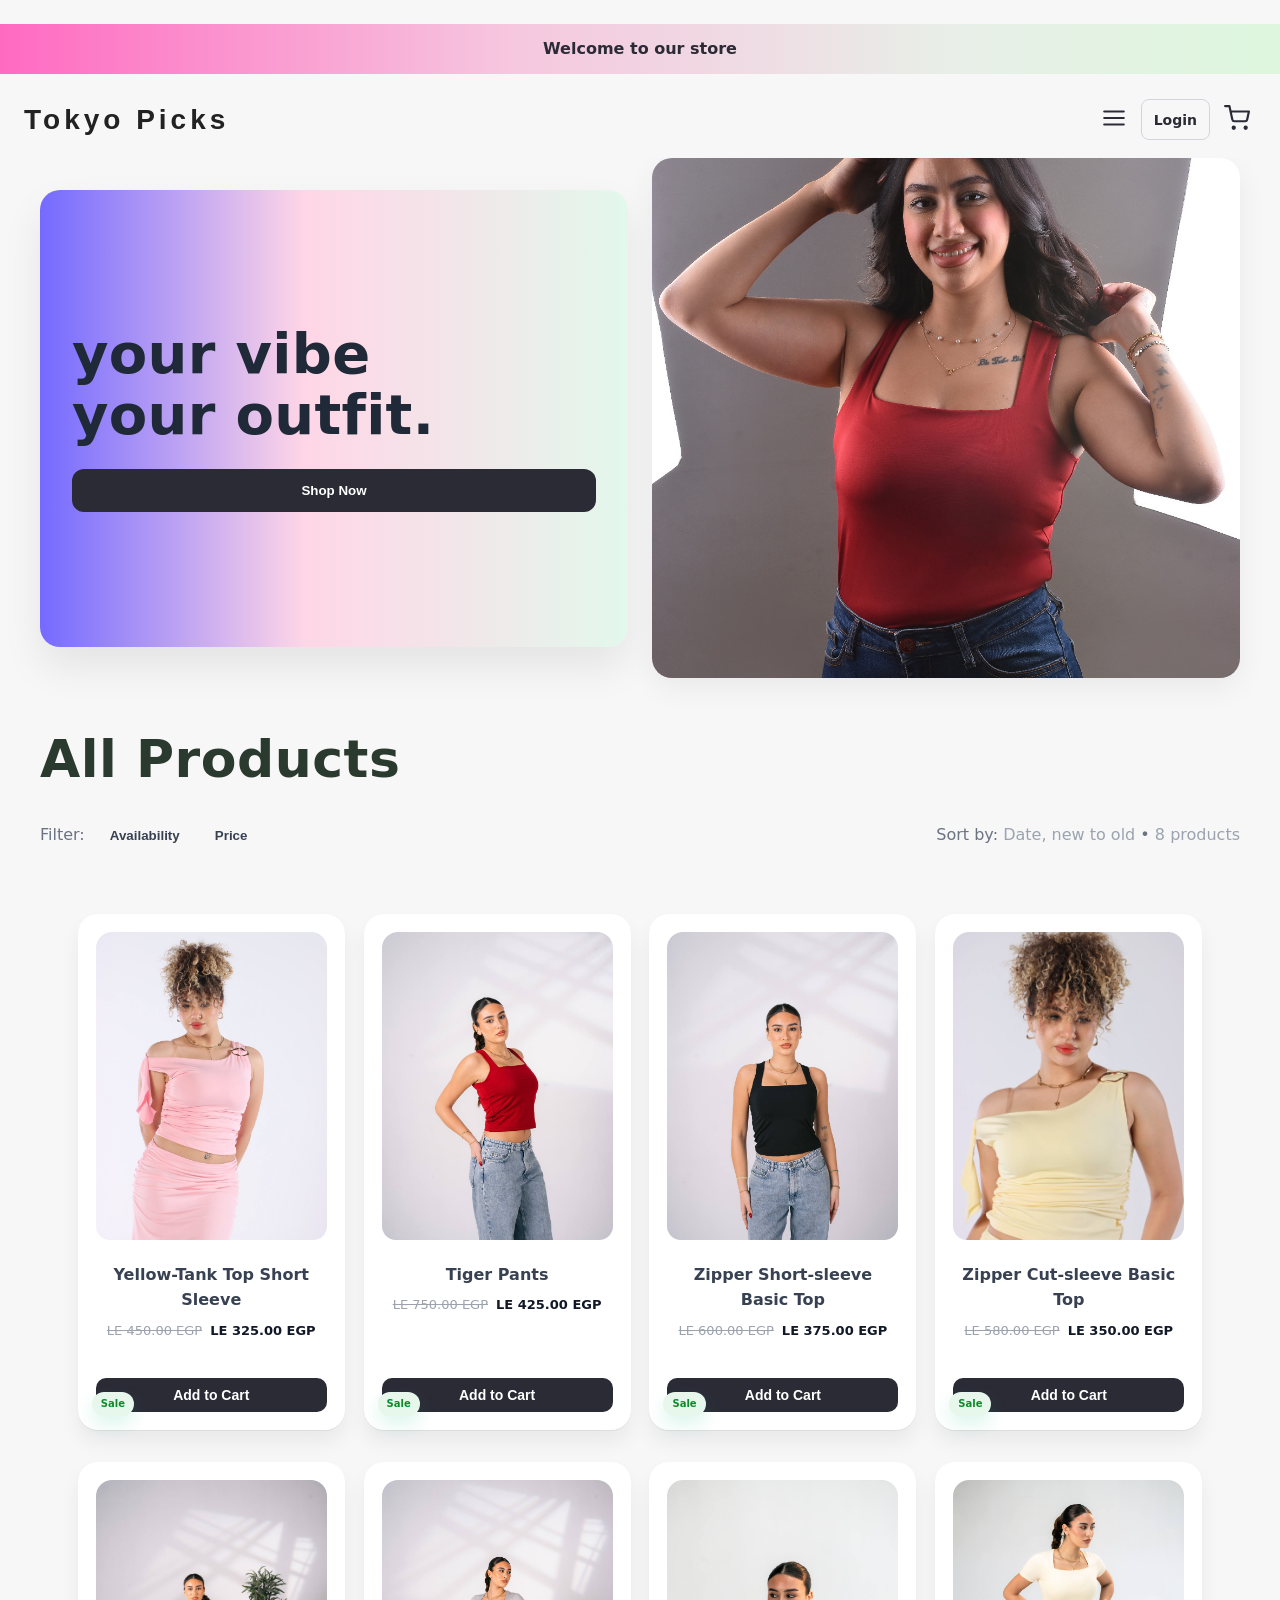
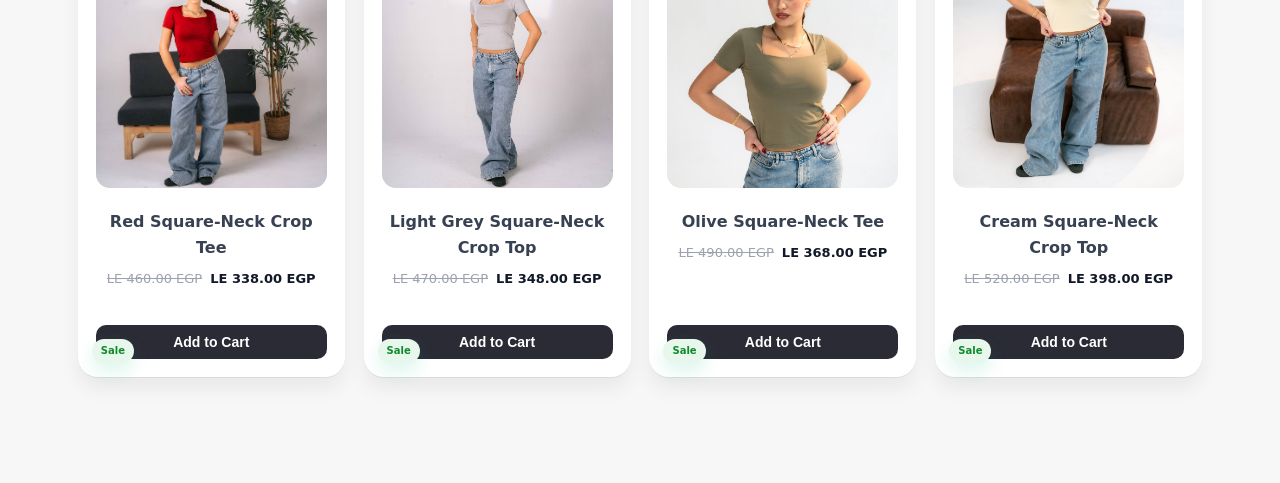
==== index.html @ 30a377d9 "Add files via upload" ====
<!DOCTYPE html>
<html lang="en">
<head>
  <meta charset="UTF-8">
  <meta name="viewport" content="width=device-width, initial-scale=1.0">
  <title>Tokyo's Web</title>
  <link rel="stylesheet" href="style.css">
  <base target="_blank">
</head>
<body>
  <div class="announcement" role="status"><span class="announcement-text">Welcome to our store</span></div>
  <header class="top-nav">
    <div class="logo">Tokyo Picks</div>
    <div class="nav-right">
      <div class="menu-container">
        <button class="icon-btn" id="menu-btn" aria-label="Menu" title="Menu">
          <svg width="26" height="26" viewBox="0 0 24 24" fill="none" stroke="currentColor" stroke-width="2" stroke-linecap="round" stroke-linejoin="round" aria-hidden="true">
            <line x1="3" y1="6" x2="21" y2="6"></line>
            <line x1="3" y1="12" x2="21" y2="12"></line>
            <line x1="3" y1="18" x2="21" y2="18"></line>
          </svg>
        </button>
        <div class="dropdown-menu" id="dropdown-menu">
          <a href="index.html" class="menu-item">Home</a>
          <a href="#" class="menu-item" id="products-menu-link">Products</a>
          <a href="#" class="menu-item">About</a>
          <a href="#" class="menu-item">Contact</a>
        </div>
      </div>
      <div class="menu-container" id="user-menu-container" style="display:none;">
        <button class="icon-btn" id="user-btn" aria-label="Account" title="Account">
          <svg width="26" height="26" viewBox="0 0 24 24" fill="none" stroke="currentColor" stroke-width="2" stroke-linecap="round" stroke-linejoin="round" aria-hidden="true">
            <path d="M20 21v-2a4 4 0 0 0-4-4H8a4 4 0 0 0-4 4v2"></path>
            <circle cx="12" cy="7" r="4"></circle>
          </svg>
        </button>
        <div class="dropdown-menu" id="user-dropdown-menu">
          <div class="menu-item" style="font-weight:700; color:#1f2937; cursor:default;" id="user-name-display">User</div>
          <a href="#" class="menu-item" id="logout-link">Logout</a>
        </div>
      </div>
      <a href="login.html" class="icon-btn" id="login-nav-btn" aria-label="Login" title="Login" style="text-decoration:none; font-weight:600; font-size:14px; padding:6px 12px;">
        Login
      </a>
      <button class="icon-btn cart-btn" id="cart-btn" aria-label="Cart" title="Cart">
        <svg width="26" height="26" viewBox="0 0 24 24" fill="none" stroke="currentColor" stroke-width="2" stroke-linecap="round" stroke-linejoin="round" aria-hidden="true">
          <circle cx="9" cy="21" r="1"></circle>
          <circle cx="20" cy="21" r="1"></circle>
          <path d="M1 1h4l2.68 12.39a2 2 0 0 0 2 1.61h9.72a2 2 0 0 0 2-1.61L23 6H6"></path>
        </svg>
        <span class="cart-count" id="cart-count" aria-hidden="true"></span>
      </button>
    </div>
  </header>
  <section class="hero">
    <div class="hero-left">
      <div class="hero-card">
        <h1>your vibe<br>your outfit.</h1>
        <button class="cta" id="shop-now">Shop Now</button>
      </div>
    </div>
    <div class="hero-right">
      <img src="WhatsApp Image 2026-05-04 at 12.07.17 PM.jpeg" alt="Hero" class="hero-image">
    </div>
  </section>
  <section id="products" class="products">
    <div class="products-header">
      <h2>All Products</h2>
      <div class="products-sub">
        <div class="left-sub">
          <span>Filter:</span>
          <button class="filter-btn" type="button" id="availability-btn">Availability</button>
          <button class="filter-btn" type="button" id="price-btn">Price</button>
        </div>
        <div class="right-sub">Sort by: <span class="muted">Date, new to old</span> • <span class="muted">8 products</span></div>
      </div>
      <div class="price-popover" id="price-popover" role="dialog" aria-hidden="true" aria-labelledby="price-title">
        <div class="price-popover-header">
          <div id="price-title">The highest price is LE 425.00</div>
          <button class="reset-btn" type="button" id="price-reset">Reset</button>
        </div>
        <div class="price-divider"></div>
        <form class="price-form" onsubmit="return false;">
          <label class="price-field">
            <span class="currency">EGP</span>
            <input type="number" min="0" step="10" placeholder="From" id="price-from">
          </label>
          <label class="price-field">
            <span class="currency">EGP</span>
            <input type="number" min="0" step="10" placeholder="To" id="price-to">
          </label>
        </form>
      </div>
    </div>
    <div class="products-grid">
      <article class="product-card" data-price="325">
        <span class="badge">Sale</span>
        <div class="media">
          <!-- Put your image URL in src below -->
          <img class="product-image" src="WhatsApp Image 2026-05-04 at 11.46.30 AM.jpeg" alt="Product">
          <div class="image-placeholder">Add image</div>
        </div>
        <h3 class="product-title">Yellow-Tank Top Short Sleeve</h3>
        <div class="price-row">
          <span class="price-old">LE 450.00 EGP</span>
          <span class="price">LE 325.00 EGP</span>
        </div>
        <button class="add-card-btn" type="button">Add to Cart</button>
      </article>
      <article class="product-card" data-price="425">
        <span class="badge">Sale</span>
        <div class="media">
          <!-- Put your image URL in src below -->
          <img class="product-image" src="WhatsApp Image 2026-05-04 at 11.45.41 AM.jpeg" alt="Product">
          <div class="image-placeholder">Add image</div>
        </div>
        <h3 class="product-title">Tiger Pants</h3>
        <div class="price-row">
          <span class="price-old">LE 750.00 EGP</span>
          <span class="price">LE 425.00 EGP</span>
        </div>
        <button class="add-card-btn" type="button">Add to Cart</button>
      </article>
      <article class="product-card" data-price="375">
        <span class="badge">Sale</span>
        <div class="media">
          <!-- Put your image URL in src below -->
          <img class="product-image" src="WhatsApp Image 2026-05-04 at 11.45.18 AM.jpeg" alt="Product">
          <div class="image-placeholder">Add image</div>
        </div>
        <h3 class="product-title">Zipper Short-sleeve Basic Top</h3>
        <div class="price-row">
          <span class="price-old">LE 600.00 EGP</span>
          <span class="price">LE 375.00 EGP</span>
        </div>
        <button class="add-card-btn" type="button">Add to Cart</button>
      </article>
      <article class="product-card" data-price="350">
        <span class="badge">Sale</span>
        <div class="media">
          <!-- Put your image URL in src below -->
          <img class="product-image" src="WhatsApp Image 2026-05-04 at 11.44.28 AM.jpeg" alt="Product">
          <div class="image-placeholder">Add image</div>
        </div>
        <h3 class="product-title">Zipper Cut-sleeve Basic Top</h3>
        <div class="price-row">
          <span class="price-old">LE 580.00 EGP</span>
          <span class="price">LE 350.00 EGP</span>
        </div>
        <button class="add-card-btn" type="button">Add to Cart</button>
      </article>
      <article class="product-card" data-price="338">
        <span class="badge">Sale</span>
        <div class="media">
          <img class="product-image" src="WhatsApp Image 2026-05-05 at 12.23.51 PM.jpeg" alt="Red square-neck crop tee">
          <div class="image-placeholder">Add image</div>
        </div>
        <h3 class="product-title">Red Square-Neck Crop Tee</h3>
        <div class="price-row">
          <span class="price-old">LE 460.00 EGP</span>
          <span class="price">LE 338.00 EGP</span>
        </div>
        <button class="add-card-btn" type="button">Add to Cart</button>
      </article>
      <article class="product-card" data-price="348">
        <span class="badge">Sale</span>
        <div class="media">
          <img class="product-image" src="WhatsApp Image 2026-05-05 at 12.23.50 PM.jpeg" alt="Light grey square-neck crop top">
          <div class="image-placeholder">Add image</div>
        </div>
        <h3 class="product-title">Light Grey Square-Neck Crop Top</h3>
        <div class="price-row">
          <span class="price-old">LE 470.00 EGP</span>
          <span class="price">LE 348.00 EGP</span>
        </div>
        <button class="add-card-btn" type="button">Add to Cart</button>
      </article>
      <article class="product-card" data-price="368">
        <span class="badge">Sale</span>
        <div class="media">
          <img class="product-image" src="WhatsApp Image 2026-05-05 at 12.23.38 PM.jpeg" alt="Olive square-neck tee">
          <div class="image-placeholder">Add image</div>
        </div>
        <h3 class="product-title">Olive Square-Neck Tee</h3>
        <div class="price-row">
          <span class="price-old">LE 490.00 EGP</span>
          <span class="price">LE 368.00 EGP</span>
        </div>
        <button class="add-card-btn" type="button">Add to Cart</button>
      </article>
      <article class="product-card" data-price="398">
        <span class="badge">Sale</span>
        <div class="media">
          <img class="product-image" src="WhatsApp Image 2026-05-05 at 12.23.51 P.jpeg" alt="Cream square-neck crop top">
          <div class="image-placeholder">Add image</div>
        </div>
        <h3 class="product-title">Cream Square-Neck Crop Top</h3>
        <div class="price-row">
          <span class="price-old">LE 520.00 EGP</span>
          <span class="price">LE 398.00 EGP</span>
        </div>
        <button class="add-card-btn" type="button">Add to Cart</button>
      </article>
    </div>
  </section>
  <div class="cart-popover" id="cart-popover" aria-hidden="true">
    <div class="cart-popover-header">
      <h3>Your Cart</h3>
      <button type="button" class="cart-close" id="cart-close" aria-label="Close cart">&times;</button>
    </div>
    <div id="cart-items" class="cart-items">
      <p class="empty-cart-text">Your cart is empty.</p>
    </div>
  </div>
  <div class="cart-toast" id="cart-toast" aria-hidden="true">
    <img id="cart-toast-image" src="" alt="Added product">
    <div class="cart-toast-info">
      <p class="cart-toast-label">Added to cart</p>
      <p class="cart-toast-title" id="cart-toast-title"></p>
      <p class="cart-toast-price" id="cart-toast-price"></p>
    </div>
  </div>
  <!-- Product Detail Modal -->
  <div class="modal-overlay" id="product-modal" aria-hidden="true">
    <div class="modal-content">
      <button class="modal-close" aria-label="Close modal">&times;</button>
      <div class="modal-image-container">
        <img class="modal-product-image" src="" alt="Product detail">
      </div>
      <div class="modal-actions">
        <button class="add-to-cart-btn">Add to Cart</button>
      </div>
    </div>
  </div>
  <script>
    (function() {
      const messages = [
        'Welcome to our store',
        '25% off summer Discount ',
      ];
      const el = document.querySelector('.announcement-text');
      let index = 0;

      function rotateMessage() {
        el.classList.remove('slide-in');
        el.classList.add('slide-out');
        setTimeout(() => {
          index = (index + 1) % messages.length;
          el.textContent = messages[index];
          el.classList.remove('slide-out');
          el.classList.add('slide-in');
        }, 300);
      }

      setInterval(rotateMessage, 3000);
      
      // Menu dropdown functionality
      const menuBtn = document.getElementById('menu-btn');
      const dropdownMenu = document.getElementById('dropdown-menu');
      
      if (menuBtn && dropdownMenu) {
        menuBtn.addEventListener('click', (e) => {
          e.stopPropagation();
          dropdownMenu.classList.toggle('active');
        });
        
        // Close menu when clicking outside
        document.addEventListener('click', (e) => {
          if (!dropdownMenu.contains(e.target) && !menuBtn.contains(e.target)) {
            dropdownMenu.classList.remove('active');
          }
        });
        
        // Close menu when pressing Escape key
        document.addEventListener('keydown', (e) => {
          if (e.key === 'Escape') {
            dropdownMenu.classList.remove('active');
          }
        });
        
        // Products menu link scroll to products section
        const productsMenuLink = document.getElementById('products-menu-link');
        if (productsMenuLink) {
          productsMenuLink.addEventListener('click', (e) => {
            e.preventDefault();
            const productsSection = document.getElementById('products');
            if (productsSection) {
              productsSection.scrollIntoView({ behavior: 'smooth', block: 'start' });
              dropdownMenu.classList.remove('active'); // Close menu after clicking
            }
          });
        }
      }
      
      // Smooth scroll to products on CTA
      const cta = document.getElementById('shop-now');
      const products = document.getElementById('products');
      if (cta && products) {
        cta.addEventListener('click', () => {
          products.scrollIntoView({ behavior: 'smooth', block: 'start' });
        });
      }

      // Price popover toggle and placement
      const priceBtn = document.getElementById('price-btn');
      const popover = document.getElementById('price-popover');
      function closePopoverOnOutsideClick(e) {
        if (!popover.contains(e.target) && e.target !== priceBtn) {
          popover.setAttribute('aria-hidden', 'true');
          document.removeEventListener('click', closePopoverOnOutsideClick);
        }
      }
      if (priceBtn && popover) {
        priceBtn.addEventListener('click', (e) => {
          const rect = priceBtn.getBoundingClientRect();
          const scrollLeft = window.pageXOffset || document.documentElement.scrollLeft;
          const scrollTop = window.pageYOffset || document.documentElement.scrollTop;
          popover.style.left = rect.left + scrollLeft + 'px';
          popover.style.top = rect.bottom + scrollTop + 'px';
          const hidden = popover.getAttribute('aria-hidden') !== 'false';
          popover.setAttribute('aria-hidden', hidden ? 'false' : 'true');
          if (hidden) {
            setTimeout(() => document.addEventListener('click', closePopoverOnOutsideClick), 0);
          }
        });
      }

      const reset = document.getElementById('price-reset');
      if (reset) {
        reset.addEventListener('click', () => {
          const from = document.getElementById('price-from');
          const to = document.getElementById('price-to');
          if (from) from.value = '';
          if (to) to.value = '';
          // show all products after reset
          document.querySelectorAll('.product-card').forEach(card => {
            card.style.display = '';
          });
        });
      }

      // Filter logic
      function applyPriceFilter() {
        const fromVal = parseFloat(document.getElementById('price-from')?.value || '');
        const toVal = parseFloat(document.getElementById('price-to')?.value || '');
        const hasFrom = !Number.isNaN(fromVal);
        const hasTo = !Number.isNaN(toVal);
        document.querySelectorAll('.product-card').forEach(card => {
          const price = parseFloat(card.getAttribute('data-price') || '0');
          let show = true;
          if (hasFrom && price < fromVal) show = false;
          if (hasTo && price > toVal) show = false;
          card.style.display = show ? '' : 'none';
        });
      }
      const fromInput = document.getElementById('price-from');
      const toInput = document.getElementById('price-to');
      if (fromInput) fromInput.addEventListener('input', applyPriceFilter);
      if (toInput) toInput.addEventListener('input', applyPriceFilter);

      // Product modal functionality
      const modal = document.getElementById('product-modal');
      const modalImage = document.querySelector('.modal-product-image');
      const closeBtn = document.querySelector('.modal-close');
      
      // Open product detail page when clicking on product image
      document.querySelectorAll('.product-image').forEach(img => {
        img.addEventListener('click', (e) => {
          e.preventDefault();
          e.stopPropagation();
          
          const card = img.closest('.product-card');
          const productTitle = card.querySelector('.product-title').textContent;
          const oldPrice = card.querySelector('.price-old').textContent;
          const currentPrice = card.querySelector('.price').textContent;
          
          if (img.src) {
            const params = new URLSearchParams({
              image: img.src,
              title: productTitle,
              oldPrice: oldPrice,
              currentPrice: currentPrice
            });
            window.location.href = `product-detail.html?${params.toString()}`;
          }
        });
      });
      
      // Close modal
      function closeModal() {
        modal.setAttribute('aria-hidden', 'true');
        document.body.style.overflow = '';
      }
      
      if (closeBtn) closeBtn.addEventListener('click', closeModal);
      if (modal) modal.addEventListener('click', (e) => {
        if (e.target === modal) closeModal();
      });
      
      // Add to cart functionality
      const addToCartBtn = document.querySelector('.add-to-cart-btn');
      if (addToCartBtn) {
        addToCartBtn.addEventListener('click', () => {
          alert('Added to cart!');
          closeModal();
        });
      }

      const cartBtn = document.getElementById('cart-btn');
      const cartCount = document.getElementById('cart-count');
      const cartPopover = document.getElementById('cart-popover');
      const cartClose = document.getElementById('cart-close');
      const cartItemsContainer = document.getElementById('cart-items');
      const cartToast = document.getElementById('cart-toast');
      const cartToastImage = document.getElementById('cart-toast-image');
      const cartToastTitle = document.getElementById('cart-toast-title');
      const cartToastPrice = document.getElementById('cart-toast-price');
      let cartToastTimer;
      const cartItems = (() => {
        try {
          const saved = localStorage.getItem('tokyo_cart_items');
          return saved ? JSON.parse(saved) : [];
        } catch (error) {
          return [];
        }
      })();

      function renderCart() {
        const totalItems = cartItems.reduce((sum, item) => sum + item.quantity, 0);
        cartCount.classList.toggle('show', totalItems > 0);

        if (!cartItems.length) {
          cartItemsContainer.innerHTML = '<p class="empty-cart-text">Your cart is empty.</p>';
          return;
        }

        cartItemsContainer.innerHTML = cartItems.map(item => `
          <div class="cart-item">
            <img src="${item.image}" alt="${item.title}">
            <div class="cart-item-info">
              <p class="cart-item-title">${item.title}</p>
              <p class="cart-item-price">${item.price}</p>
              <p class="cart-item-qty">Qty: ${item.quantity}</p>
            </div>
          </div>
        `).join('');
      }

      function addToCart(item) {
        const existing = cartItems.find(cartItem => cartItem.title === item.title);
        if (existing) {
          existing.quantity += 1;
        } else {
          cartItems.push({ ...item, quantity: 1 });
        }
        localStorage.setItem('tokyo_cart_items', JSON.stringify(cartItems));
        renderCart();
        showCartToast(item);
      }

      function showCartToast(item) {
        if (!cartToast || !cartToastImage || !cartToastTitle || !cartToastPrice) return;
        cartToastImage.src = item.image || '';
        cartToastTitle.textContent = item.title || 'Product';
        cartToastPrice.textContent = item.price || '';
        cartToast.setAttribute('aria-hidden', 'false');
        clearTimeout(cartToastTimer);
        cartToastTimer = setTimeout(() => {
          cartToast.setAttribute('aria-hidden', 'true');
        }, 2200);
      }

      document.addEventListener('click', (e) => {
        const addBtn = e.target.closest('.add-card-btn');
        if (!addBtn) return;
        const card = addBtn.closest('.product-card');
        if (!card) return;
        const item = {
          title: card.querySelector('.product-title')?.textContent?.trim() || 'Product',
          price: card.querySelector('.price')?.textContent?.trim() || '',
          image: card.querySelector('.product-image')?.getAttribute('src') || ''
        };
        addToCart(item);
      });

      function closeCartPopover() {
        if (cartPopover) cartPopover.setAttribute('aria-hidden', 'true');
      }

      if (cartBtn) {
        cartBtn.addEventListener('click', (e) => {
          e.stopPropagation();
          window.location.href = 'checkout.html';
        });
      }

      if (cartClose) {
        cartClose.addEventListener('click', closeCartPopover);
      }

      document.addEventListener('click', (e) => {
        if (!cartPopover || !cartBtn) return;
        if (!cartPopover.contains(e.target) && !cartBtn.contains(e.target)) {
          closeCartPopover();
        }
      });

      renderCart();

      const params = new URLSearchParams(window.location.search);
      if (params.get('openCart') === '1' && cartPopover) {
        cartPopover.setAttribute('aria-hidden', 'false');
      }
    })();
  


    // Mobile: Split products into 2 independent scrolling rows
    (function() {
      let isSetup = false;
      let lastWidth = window.innerWidth;

      function setupMobileRows() {
        // Don't re-setup if already done
        if (isSetup) return;

        const grid = document.querySelector('.products-grid');
        if (!grid) return;

        const cards = Array.from(grid.querySelectorAll('.product-card'));
        if (cards.length === 0) return;

        // Split into 2 rows
        const mid = Math.ceil(cards.length / 2);
        const row1 = cards.slice(0, mid);
        const row2 = cards.slice(mid);

        // Create row 1 container
        const row1Container = document.createElement('div');
        row1Container.className = 'mobile-row mobile-row-1';
        row1Container.setAttribute('aria-label', 'Product row 1');
        row1.forEach(card => row1Container.appendChild(card));

        // Create row 2 container
        const row2Container = document.createElement('div');
        row2Container.className = 'mobile-row mobile-row-2';
        row2Container.setAttribute('aria-label', 'Product row 2');
        row2.forEach(card => row2Container.appendChild(card));

        // Insert after the grid
        grid.parentNode.insertBefore(row1Container, grid.nextSibling);
        row1Container.parentNode.insertBefore(row2Container, row1Container.nextSibling);

        isSetup = true;
      }

      function cleanupMobileRows() {
        document.querySelectorAll('.mobile-row').forEach(el => el.remove());
        isSetup = false;
      }

      // Check if mobile
      function isMobile() {
        return window.innerWidth <= 768;
      }

      // Setup on load
      window.addEventListener('load', () => {
        if (isMobile()) {
          setupMobileRows();
        }
      });

      // Only handle resize when crossing the breakpoint
      window.addEventListener('resize', () => {
        const currentWidth = window.innerWidth;
        const wasMobile = lastWidth <= 768;
        const nowMobile = currentWidth <= 768;

        // Only act if crossing the breakpoint
        if (wasMobile !== nowMobile) {
          if (nowMobile) {
            setupMobileRows();
          } else {
            cleanupMobileRows();
          }
        }

        lastWidth = currentWidth;
      });
    })();



    // Auth system
    (function() {
      function getCurrentUser() {
        try {
          const saved = localStorage.getItem('tokyo_current_user');
          return saved ? JSON.parse(saved) : null;
        } catch (e) { return null; }
      }

      function updateNavAuth() {
        const user = getCurrentUser();
        const userMenu = document.getElementById('user-menu-container');
        const loginBtn = document.getElementById('login-nav-btn');
        const userNameDisplay = document.getElementById('user-name-display');

        if (user) {
          if (userMenu) userMenu.style.display = 'inline-block';
          if (loginBtn) loginBtn.style.display = 'none';
          if (userNameDisplay) userNameDisplay.textContent = user.name || user.email;
        } else {
          if (userMenu) userMenu.style.display = 'none';
          if (loginBtn) loginBtn.style.display = 'inline-flex';
        }
      }

      // User dropdown toggle
      const userBtn = document.getElementById('user-btn');
      const userDropdown = document.getElementById('user-dropdown-menu');
      if (userBtn && userDropdown) {
        userBtn.addEventListener('click', (e) => {
          e.stopPropagation();
          userDropdown.classList.toggle('active');
        });
        document.addEventListener('click', (e) => {
          if (!userDropdown.contains(e.target) && !userBtn.contains(e.target)) {
            userDropdown.classList.remove('active');
          }
        });
      }

      // Logout
      const logoutLink = document.getElementById('logout-link');
      if (logoutLink) {
        logoutLink.addEventListener('click', (e) => {
          e.preventDefault();
          const user = getCurrentUser();
          if (user) {
            // Save current cart to user's cart
            const currentCart = localStorage.getItem('tokyo_cart_items') || '[]';
            localStorage.setItem('tokyo_cart_' + user.email, currentCart);
          }
          localStorage.removeItem('tokyo_current_user');
          localStorage.removeItem('tokyo_cart_items');
          window.location.reload();
        });
      }

      // Save cart changes to user's account
      function saveCartToUser() {
        const user = getCurrentUser();
        if (user) {
          const cart = localStorage.getItem('tokyo_cart_items') || '[]';
          localStorage.setItem('tokyo_cart_' + user.email, cart);
        }
      }

      // Hook into cart save operations
      const originalSetItem = localStorage.setItem;
      localStorage.setItem = function(key, value) {
        originalSetItem.call(this, key, value);
        if (key === 'tokyo_cart_items') {
          saveCartToUser();
        }
      };

      updateNavAuth();
    })();
</script>
</body>
</html>
---- style.css ----
body {
  font-family: system-ui, -apple-system, Segoe UI, Roboto, Helvetica, Arial, sans-serif;
  margin: 0;
  padding: var(--page-padding);
  line-height: 1.6;
  color: #222;
  background: #f7f7f8;
}
:root {
  --hero-height: 520px;
  --page-padding: 24px;
  --announcement-height: 48px;
}

/* Announcement bar */
.announcement {
  /* full-bleed bar across the viewport */
  width: calc(100% + (var(--page-padding) * 2));
  margin-left: calc(-1 * var(--page-padding));
  margin-right: calc(-1 * var(--page-padding));
  background: linear-gradient(90deg, #ff6ac1 0%, #f6c7df 40%, #e8efe8 75%, #ddf6dd 100%);
  color: #2b2b36;
  text-align: center;
  font-weight: 700;
  padding: 12px 16px;
  border-radius: 0;
  margin-bottom: 16px;
  position: sticky;
  top: 0;
  z-index: 1200;
  min-height: var(--announcement-height);
  box-sizing: border-box;
}

/* Top navigation under the announcement */
.top-nav {
  display: flex;
  align-items: center;
  justify-content: space-between; /* logo left, icons right */
  padding: 8px 0 16px 0;
  position: sticky;
  top: var(--announcement-height);
  z-index: 1199;
  background: rgba(247, 247, 248, 0.95);
  backdrop-filter: blur(8px);
}

.logo {
  font-family: 'Trebuchet MS', Arial, sans-serif;
  font-weight: 900;
  font-size: 28px;
  letter-spacing: 4px;
}

.nav-right {
  display: inline-flex;
  gap: 8px;
}

.nav-right { justify-self: end; }

.icon-btn {
  border: 0;
  padding: 6px;
  background: transparent;
  color: #2b2b36;
  cursor: pointer;
  border-radius: 8px;
}

.icon-btn:hover {
  background: rgba(0,0,0,0.06);
}

.cart-btn {
  position: relative;
}

.cart-count {
  position: absolute;
  top: 2px;
  right: 2px;
  width: 10px;
  height: 10px;
  border-radius: 999px;
  background: #ef4444;
  display: none;
  border: 2px solid #fff;
  box-shadow: 0 0 0 1px rgba(0, 0, 0, 0.08);
}

.cart-count.show {
  display: block;
}

/* Dropdown Menu */
.menu-container {
  position: relative;
  display: inline-block;
}

.dropdown-menu {
  position: absolute;
  top: 100%;
  right: 0;
  background: white;
  border-radius: 12px;
  box-shadow: 0 8px 30px rgba(0, 0, 0, 0.12);
  padding: 8px 0;
  min-width: 180px;
  opacity: 0;
  visibility: hidden;
  transform: translateY(-10px);
  transition: all 0.3s ease;
  z-index: 1000;
  border: 1px solid #e5e7eb;
}

.dropdown-menu.active {
  opacity: 1;
  visibility: visible;
  transform: translateY(0);
}

.menu-item {
  display: block;
  padding: 12px 20px;
  color: #374151;
  text-decoration: none;
  font-weight: 500;
  transition: all 0.2s ease;
  border-bottom: 1px solid #f3f4f6;
}

.menu-item:last-child {
  border-bottom: none;
}

.menu-item:hover {
  background: #f9fafb;
  color: #1f2937;
  padding-left: 24px;
}

.announcement-text {
  display: inline-block;
  transition: transform 0.3s ease, opacity 0.3s ease;
}

.slide-out {
  transform: translateY(-8px);
  opacity: 0;
}

.slide-in {
  transform: translateY(8px);
  opacity: 0;
  animation: slideIn 0.3s forwards ease;
}

@keyframes slideIn {
  to {
    transform: translateY(0);
    opacity: 1;
  }
}

/* Products section */
.products {
  max-width: 1200px;
  margin: 40px auto 80px auto;
}

.products-header h2 {
  font-size: 52px;
  color: #2b3a2e;
  margin: 8px 0 20px 0;
  letter-spacing: 0.5px;
}

.products-sub {
  display: flex;
  justify-content: space-between;
  align-items: center;
  color: #6b7280;
  font-weight: 500;
  margin-bottom: 28px;
}

.filter-btn {
  appearance: none;
  border: 0;
  background: transparent;
  color: #374151;
  font-weight: 600;
  margin-left: 10px;
  padding: 6px 10px;
  border-radius: 10px;
}
.filter-btn:hover { background: rgba(0,0,0,0.05); }

.price-popover {
  position: absolute;
  z-index: 50;
  background: #fff;
  border-radius: 18px;
  box-shadow: 0 8px 30px rgba(0,0,0,0.12);
  padding: 16px;
  width: 440px;
  transform: translateY(6px);
  display: none;
}

.price-popover[aria-hidden="false"] { display: block; }

.price-popover-header {
  display: flex;
  justify-content: space-between;
  align-items: center;
  padding-bottom: 12px;
}

.reset-btn {
  appearance: none;
  border: 0;
  background: transparent;
  color: #374151;
  font-weight: 700;
  text-decoration: underline;
  cursor: pointer;
}

.price-divider {
  height: 1px;
  background: #e5e7eb;
}

.price-form {
  display: grid;
  grid-template-columns: 1fr 1fr;
  gap: 16px;
  margin-top: 16px;
}

.price-field {
  position: relative;
  display: flex;
  align-items: center;
}

.price-field input {
  width: 100%;
  padding: 14px 16px 14px 44px;
  border: 1px solid #d1d5db;
  border-radius: 14px;
  background: #fafafa;
  font-size: 16px;
}

.price-field .currency {
  position: absolute;
  left: 14px;
  color: #6b7280;
}

.muted { color: #9aa3af; }

.products-grid {
  display: grid;
  grid-template-columns: repeat(4, 1fr);
  column-gap: 0.5cm;
  row-gap: 1.8cm;
  padding: 1cm;
}

.product-card {
  background: #fff;
  border-radius: 20px;
  border: 0;
  box-shadow: 0 1px 0 rgba(0,0,0,0.06), 0 12px 20px rgba(0,0,0,0.06);
  padding: 18px;
  position: relative;
  display: flex;
  flex-direction: column;
  height: 100%;
  align-items: stretch;
}

.product-card .media {
  flex-shrink: 0;
}

.product-title {
  margin: 14px 6px 8px 6px;
  font-size: 16px;
  font-weight: 600;
  color: #374151;
  text-align: center;
}

.price-row {
  display: flex;
  gap: 12px;
  justify-content: center;
  align-items: center;
  margin-bottom: 0;
}

.price-old {
  color: #9ca3af;
  text-decoration: line-through;
}

.price {
  color: #111827;
  font-weight: 700;
}

.add-card-btn {
  width: 100%;
  margin-top: auto;
  margin-left: 0;
  margin-right: 0;
  margin-bottom: 0;
  border: 0;
  border-radius: 10px;
  background: #2b2b36;
  color: #fff;
  padding: 10px 12px;
  font-weight: 600;
  cursor: pointer;
}

.add-card-btn:hover {
  background: #1f1f2a;
}

.product-card img {
  width: 100%;
  aspect-ratio: 3 / 4;
  object-fit: cover;
  border-radius: 14px;
  cursor: pointer;
  transition: transform 0.2s ease, box-shadow 0.2s ease;
}

.product-card img:hover {
  transform: scale(1.05);
  box-shadow: 0 8px 25px rgba(0, 0, 0, 0.15);
}

.media {
  position: relative;
  overflow: hidden;
  border-radius: 16px;
}

.image-placeholder {
  position: absolute;
  inset: 0;
  display: grid;
  place-items: center;
  background: #f6f7f9;
  border: 1px dashed #d7dce2;
  color: #9aa3af;
  font-weight: 600;
  border-radius: 14px;
}

.product-image[src=""] + .image-placeholder,
.product-image:not([src]),
.product-image[src=" "] + .image-placeholder { display: grid; }

.product-image[src]:not([src=""]) + .image-placeholder { display: none; }

.badge {
  position: absolute;
  bottom: 22px;
  left: 22px;
  background: #e8f7ec;
  color: #0f8a2b;
  padding: 6px 12px;
  border-radius: 999px;
  font-weight: 700;
  font-size: 12px;
  box-shadow: 0 8px 18px rgba(16, 185, 129, 0.15);
}

@media (max-width: 1024px) {
  .products-grid { 
    grid-template-columns: repeat(4, 1fr); 
    column-gap: 0.4cm;
    row-gap: 1.5cm;
    padding: 0.8cm;
  }
}
@media (max-width: 768px) {
  :root {
    --page-padding: 16px;
    --hero-height: auto;
  }

  .top-nav {
    padding: 6px 0 12px 0;
  }

  .logo {
    font-size: 22px;
    letter-spacing: 2px;
  }

  .hero {
    grid-template-columns: 1fr;
    gap: 16px;
  }

  .hero-left,
  .hero-right {
    height: auto;
  }

  .hero-card {
    padding: 24px;
    border-radius: 16px;
  }

  .hero-card h1 {
    font-size: clamp(30px, 8vw, 42px);
    line-height: 1.1;
    margin: 0 0 18px 0;
  }

  .cta {
    width: 100%;
    padding: 13px 18px;
  }

  .hero-image {
    aspect-ratio: 4 / 5;
    height: auto;
    border-radius: 16px;
  }

  .products {
    margin: 24px auto 56px auto;
  }

  .products-header h2 {
    font-size: clamp(30px, 8vw, 40px);
    margin: 4px 0 12px 0;
  }

  .products-sub {
    flex-direction: column;
    align-items: flex-start;
    gap: 10px;
    margin-bottom: 18px;
  }

  .left-sub {
    display: flex;
    align-items: center;
    flex-wrap: wrap;
    gap: 8px;
  }

  .filter-btn {
    margin-left: 0;
    padding: 8px 12px;
    background: #eef0f3;
    border-radius: 999px;
  }

  .right-sub {
    font-size: 14px;
    line-height: 1.4;
  }

  .price-popover {
    position: fixed;
    left: var(--page-padding) !important;
    right: var(--page-padding) !important;
    top: 120px !important;
    width: auto;
    transform: none;
    border-radius: 14px;
  }

  .price-form {
    grid-template-columns: 1fr;
    gap: 10px;
  }

  .products-grid {
    display: none !important;
  }

  .mobile-row {
    display: flex !important;
    flex-wrap: nowrap !important;
    gap: 14px !important;
    padding: 0 16px 10px 16px !important;
    overflow-x: auto !important;
    overflow-y: hidden !important;
    scroll-snap-type: x mandatory !important;
    -webkit-overflow-scrolling: touch !important;
    margin-bottom: 1.5cm;
  }

  .mobile-row:last-child {
    margin-bottom: 0;
  }

  .mobile-row::-webkit-scrollbar {
    height: 6px;
  }

  .mobile-row::-webkit-scrollbar-thumb {
    background: #d1d5db;
    border-radius: 999px;
  }

  .mobile-row .product-card {
    border-radius: 20px;
    padding: 18px;
    flex: 0 0 calc(100% - 14px) !important;
    max-width: calc(100% - 14px) !important;
    scroll-snap-align: start !important;
    min-width: 0 !important;
  }

  .cart-popover {
    top: 66px;
    right: var(--page-padding);
    width: calc(100vw - (var(--page-padding) * 2));
    max-height: 72vh;
  }

  .cart-toast {
    right: var(--page-padding);
    bottom: calc(var(--page-padding) + 8px);
    width: calc(100vw - (var(--page-padding) * 2));
    min-height: 108px;
  }
}

  .price-row {
    gap: 8px;
    margin-bottom: 0;
  }

  .price-old,
  .price {
    font-size: 13px;
  }

  .add-card-btn {
    width: 100%;
    margin-top: auto;
    margin-left: 0;
    margin-right: 0;
    margin-bottom: 0;
    padding: 9px 10px;
    font-size: 14px;
  }

  .badge {
    left: 14px;
    bottom: 14px;
    padding: 4px 9px;
    font-size: 10px;
  }

  .cart-popover {
    top: 66px;
    right: var(--page-padding);
    width: calc(100vw - (var(--page-padding) * 2));
    max-height: 72vh;
  }

  .cart-toast {
    right: var(--page-padding);
    bottom: calc(var(--page-padding) + 8px);
    width: calc(100vw - (var(--page-padding) * 2));
    min-height: 108px;
  }

@media (max-width: 480px) {
  .products-grid { 
    display: none !important;
  }

  .mobile-row {
    display: flex !important;
    flex-wrap: nowrap !important;
    gap: 12px !important;
    padding: 0 14px 10px 14px !important;
    overflow-x: auto !important;
    overflow-y: hidden !important;
    scroll-snap-type: x mandatory !important;
    -webkit-overflow-scrolling: touch !important;
    margin-bottom: 1.2cm;
  }

  .mobile-row:last-child {
    margin-bottom: 0;
  }

  .mobile-row .product-card {
    border-radius: 16px;
    padding: 16px;
    flex: 0 0 calc(100% - 12px) !important;
    max-width: calc(100% - 12px) !important;
    scroll-snap-align: start !important;
    min-width: 0 !important;
  }
}

/* Product Modal */
.modal-overlay {
  position: fixed;
  inset: 0;
  background: rgba(0, 0, 0, 0.8);
  display: flex;
  align-items: center;
  justify-content: center;
  z-index: 1000;
  opacity: 0;
  visibility: hidden;
  transition: opacity 0.3s ease, visibility 0.3s ease;
}

.modal-overlay[aria-hidden="false"] {
  opacity: 1;
  visibility: visible;
}

.cart-popover {
  position: fixed;
  top: 84px;
  right: 24px;
  width: min(360px, calc(100vw - 32px));
  background: #fff;
  border: 1px solid #e5e7eb;
  border-radius: 14px;
  box-shadow: 0 20px 40px rgba(0, 0, 0, 0.14);
  z-index: 1200;
  display: none;
  max-height: 70vh;
  overflow: hidden;
}

.cart-popover[aria-hidden="false"] {
  display: block;
}

.cart-popover-header {
  display: flex;
  align-items: center;
  justify-content: space-between;
  padding: 12px 14px;
  border-bottom: 1px solid #e5e7eb;
}

.cart-popover-header h3 {
  margin: 0;
  font-size: 16px;
}

.cart-close {
  border: 0;
  background: transparent;
  font-size: 22px;
  line-height: 1;
  cursor: pointer;
  color: #6b7280;
}

.cart-items {
  padding: 10px 14px 14px 14px;
  overflow-y: auto;
  max-height: calc(70vh - 50px);
}

.empty-cart-text {
  margin: 8px 0;
  color: #6b7280;
}

.cart-item {
  display: flex;
  gap: 10px;
  padding: 8px 0;
  border-bottom: 1px solid #f3f4f6;
}

.cart-item:last-child {
  border-bottom: 0;
}

.cart-item img {
  width: 64px;
  height: 80px;
  object-fit: cover;
  border-radius: 10px;
}

.cart-item-info {
  display: grid;
  gap: 2px;
}

.cart-item-title,
.cart-item-price,
.cart-item-qty {
  margin: 0;
  line-height: 1.3;
}

.cart-item-title {
  font-size: 14px;
  font-weight: 600;
  color: #111827;
}

.cart-item-price,
.cart-item-qty {
  font-size: 13px;
  color: #4b5563;
}

.cart-toast {
  position: fixed;
  right: 24px;
  bottom: 24px;
  width: 280px;
  min-height: 120px;
  background: #ffffff;
  border: 1px solid #e5e7eb;
  border-radius: 14px;
  box-shadow: 0 16px 35px rgba(0, 0, 0, 0.18);
  z-index: 1400;
  display: grid;
  grid-template-columns: 72px 1fr;
  gap: 10px;
  padding: 10px;
  opacity: 0;
  visibility: hidden;
  transform: translateY(10px);
  transition: opacity 0.22s ease, transform 0.22s ease, visibility 0.22s ease;
}

.cart-toast[aria-hidden="false"] {
  opacity: 1;
  visibility: visible;
  transform: translateY(0);
}

.cart-toast img {
  width: 72px;
  height: 96px;
  object-fit: cover;
  border-radius: 10px;
}

.cart-toast-info {
  display: flex;
  flex-direction: column;
  justify-content: center;
  min-width: 0;
}

.cart-toast-label,
.cart-toast-title,
.cart-toast-price {
  margin: 0;
  line-height: 1.3;
}

.cart-toast-label {
  font-size: 12px;
  color: #059669;
  font-weight: 700;
  margin-bottom: 4px;
}

.cart-toast-title {
  font-size: 14px;
  font-weight: 600;
  color: #111827;
  white-space: nowrap;
  overflow: hidden;
  text-overflow: ellipsis;
}

.cart-toast-price {
  font-size: 13px;
  color: #4b5563;
  margin-top: 3px;
}

.modal-content {
  position: relative;
  background: white;
  border-radius: 20px;
  max-width: 90vw;
  max-height: 90vh;
  overflow: hidden;
  box-shadow: 0 20px 40px rgba(0, 0, 0, 0.3);
}

:root {
  --hero-height: 520px;
}

.container {
  max-width: 800px;
  margin: 0 auto;
  background: #fff;
  border-radius: 12px;
  box-shadow: 0 10px 30px rgba(0,0,0,0.06);
  padding: 24px;
}

.image-placeholder {
  width: 100%;
  aspect-ratio: 16 / 9;
  background: repeating-linear-gradient(45deg, #e9ecef, #e9ecef 10px, #f3f4f6 10px, #f3f4f6 20px);
  border: 2px dashed #cbd5e1;
  border-radius: 10px;
  display: flex;
  align-items: center;
  justify-content: center;
  color: #64748b;
  font-weight: 600;
}

.image-placeholder img {
  display: block;
  width: 100%;
  height: 165%;
  object-fit: cover;
  border-radius: 8px;
}

.spacer {
  height: 300px;
}

p {
  margin: 0;
  font-size: 1rem;
}


/* Hero layout */
.hero {
  max-width: 1200px;
  margin: 0 auto;
  display: grid;
  grid-template-columns: 1fr 1fr; /* equal widths for card and image */
  gap: 24px;
  align-items: stretch;
}

.hero-left {
  display: flex;
  align-items: center; /* center the card vertically */
  height: var(--hero-height);
}

.hero-card {
  width: 100%;
  background: linear-gradient(90deg, #746aff 0%, #ffd6e7 45%, #e3f8ec 100%);
  color: #1f2937;
  border-radius: 20px;
  padding: 32px;
  box-shadow: 0 20px 40px rgba(0,0,0,0.08);
  height: 88%; /* a little shorter than the image */
  display: flex;
  flex-direction: column;
  justify-content: center;
  box-sizing: border-box;
  margin: auto 0; /* keep centered vertically */
}

.hero-card h1 {
  font-size: 56px;
  line-height: 1.08;
  margin: 0 0 24px 0;
  letter-spacing: 0.3px;
}

.cta {
  background: #2b2b36;
  color: #fff;
  border: 0;
  padding: 14px 26px;
  border-radius: 12px;
  font-weight: 600;
  cursor: pointer;
}

.hero-right {
  position: relative;
  height: var(--hero-height);
}

.hero-image {
  display: block;
  width: 100%;
  height: 100%;
  object-fit: cover;
  border-radius: 20px;
  box-shadow: 0 10px 30px rgba(0,0,0,0.06);
}

@media (max-width: 900px) {
  :root { --hero-height: 360px; }
  .hero { grid-template-columns: 1fr; }
  .hero-card { height: auto; }
}

/* Product Detail Page Styles */
.product-detail-page {
  max-width: 1600px;
  margin: 0 auto;
  padding: 24px;
}

.breadcrumb {
  margin-bottom: 24px;
  font-size: 14px;
  color: #6b7280;
}

.breadcrumb-link {
  color: #374151;
  text-decoration: none;
  transition: color 0.2s ease;
}

.breadcrumb-link:hover {
  color: #1f2937;
  text-decoration: underline;
}

.breadcrumb-separator {
  margin: 0 8px;
  color: #9ca3af;
}

.breadcrumb-current {
  color: #9ca3af;
}

.product-detail-container {
  display: grid;
  grid-template-columns: 0.5fr 1fr;
  gap: 48px;
  align-items: start;
  margin-bottom: 48px;
}

.product-image-section {
  position: sticky;
  top: 24px;
}

.main-product-image {
  width: 100%;
  height: 600px;
  object-fit: cover;
  border-radius: 20px;
  box-shadow: 0 10px 30px rgba(0, 0, 0, 0.1);
  transition: transform 0.3s ease;
}

.main-product-image:hover {
  transform: scale(1.02);
}

.product-info-section {
  padding: 24px 0;
}

.product-detail-title {
  font-size: 36px;
  font-weight: 700;
  color: #1f2937;
  margin: 0 0 16px 0;
  line-height: 1.2;
}

.product-rating {
  display: flex;
  align-items: center;
  gap: 8px;
  margin-bottom: 20px;
}

.stars {
  color: #fbbf24;
  font-size: 20px;
  letter-spacing: 2px;
}

.rating-text {
  color: #6b7280;
  font-size: 16px;
  font-weight: 500;
}

.product-price-section {
  margin-bottom: 32px;
}

.old-price {
  color: #9ca3af;
  text-decoration: line-through;
  font-size: 20px;
  margin-right: 16px;
}

.current-price {
  color: #1f2937;
  font-size: 32px;
  font-weight: 700;
}

.product-description {
  color: #6b7280;
  line-height: 1.7;
  margin-bottom: 32px;
  font-size: 16px;
}

.product-options {
  margin-bottom: 32px;
}

.size-selector,
.color-selector,
.quantity-selector {
  margin-bottom: 32px;
}

.size-selector label,
.color-selector label,
.quantity-selector label {
  display: block;
  font-weight: 600;
  color: #374151;
  margin-bottom: 12px;
  font-size: 16px;
}

.size-options {
  display: flex;
  gap: 12px;
  flex-wrap: wrap;
}

.size-btn {
  padding: 12px 20px;
  border: 2px solid #e5e7eb;
  background: white;
  border-radius: 10px;
  cursor: pointer;
  font-weight: 600;
  font-size: 16px;
  transition: all 0.2s ease;
  min-width: 50px;
  text-align: center;
}

.size-btn:hover {
  border-color: #374151;
  background: #f9fafb;
}

.size-btn.active {
  border-color: #374151;
  background: #374151;
  color: white;
}

.color-options {
  display: flex;
  gap: 12px;
  flex-wrap: wrap;
}

.color-btn {
  width: 48px;
  height: 48px;
  border: 3px solid #e5e7eb;
  border-radius: 50%;
  cursor: pointer;
  transition: all 0.2s ease;
  position: relative;
}

.color-btn::after {
  content: '';
  position: absolute;
  top: 50%;
  left: 50%;
  transform: translate(-50%, -50%);
  width: 20px;
  height: 20px;
  background: white;
  border-radius: 50%;
  opacity: 0;
  transition: opacity 0.2s ease;
}

.color-btn:hover {
  border-color: #374151;
  transform: scale(1.1);
}

.color-btn.active {
  border-color: #374151;
  transform: scale(1.1);
}

.color-btn.active::after {
  opacity: 1;
}

.quantity-controls {
  display: flex;
  align-items: center;
  gap: 16px;
}

.qty-btn {
  width: 48px;
  height: 48px;
  border: 2px solid #e5e7eb;
  background: white;
  border-radius: 10px;
  cursor: pointer;
  font-size: 20px;
  font-weight: 600;
  display: flex;
  align-items: center;
  justify-content: center;
  transition: all 0.2s ease;
}

.qty-btn:hover {
  border-color: #374151;
  background: #f9fafb;
}

.qty-display {
  font-size: 20px;
  font-weight: 600;
  min-width: 40px;
  text-align: center;
  color: #374151;
}

.product-actions {
  display: flex;
  gap: 16px;
  margin-bottom: 40px;
}

.add-to-cart-main,
.buy-now {
  flex: 1;
  padding: 18px 32px;
  border: none;
  border-radius: 12px;
  font-size: 18px;
  font-weight: 700;
  cursor: pointer;
  transition: all 0.2s ease;
}

.add-to-cart-main {
  background: #2b2b36;
  color: white;
}

.add-to-cart-main:hover {
  background: #1a1a24;
  transform: translateY(-2px);
  box-shadow: 0 8px 20px rgba(43, 43, 54, 0.3);
}

.buy-now {
  background: #f3f4f6;
  color: #374151;
  border: 2px solid #e5e7eb;
}

.buy-now:hover {
  background: #e5e7eb;
  transform: translateY(-2px);
  box-shadow: 0 8px 20px rgba(0, 0, 0, 0.1);
}

.product-features {
  display: flex;
  flex-direction: column;
  gap: 16px;
  padding: 24px;
  background: #f9fafb;
  border-radius: 16px;
  border: 1px solid #e5e7eb;
}

.feature {
  display: flex;
  align-items: center;
  gap: 16px;
  color: #6b7280;
  font-size: 15px;
  font-weight: 500;
}

.feature-icon {
  font-size: 20px;
  width: 24px;
  text-align: center;
}

/* Responsive Design */
@media (max-width: 1024px) {
  .product-detail-container {
    grid-template-columns: 1fr;
    gap: 32px;
  }
  
  .product-image-section {
    position: static;
  }
  
  .main-product-image {
    height: 500px;
  }
}

@media (max-width: 768px) {
  .product-detail-page {
    padding: 16px;
  }
  
  .product-detail-container {
    gap: 24px;
  }
  
  .product-detail-title {
    font-size: 28px;
  }
  
  .current-price {
    font-size: 28px;
  }
  
  .main-product-image {
    height: 400px;
  }
  
  .product-actions {
    flex-direction: column;
  }
  
  .size-options {
    gap: 8px;
  }
  
  .size-btn {
    padding: 10px 16px;
    font-size: 14px;
  }
  
  .color-btn {
    width: 40px;
    height: 40px;
  }
  
  .qty-btn {
    width: 40px;
    height: 40px;
    font-size: 18px;
  }
}

@media (max-width: 480px) {
  .product-detail-title {
    font-size: 24px;
  }
  
  .current-price {
    font-size: 24px;
  }
  
  .old-price {
    font-size: 16px;
  }
  
  .main-product-image {
    height: 300px;
  }
  
  .product-features {
    padding: 16px;
  }
}

/* Mobile refinements */
@media (max-width: 768px) {
  :root {
    --page-padding: 16px;
    --hero-height: auto;
  }

  .top-nav {
    padding: 6px 0 12px 0;
  }

  .logo {
    font-size: 22px;
    letter-spacing: 2px;
  }

  .hero {
    grid-template-columns: 1fr;
    gap: 16px;
  }

  .hero-left,
  .hero-right {
    height: auto;
  }

  .hero-card {
    padding: 24px;
    border-radius: 16px;
  }

  .hero-card h1 {
    font-size: clamp(30px, 8vw, 42px);
    line-height: 1.1;
    margin: 0 0 18px 0;
  }

  .cta {
    width: 100%;
    padding: 13px 18px;
  }

  .hero-image {
    aspect-ratio: 4 / 5;
    height: auto;
    border-radius: 16px;
  }

  .products {
    margin: 24px auto 56px auto;
  }

  .products-header h2 {
    font-size: clamp(30px, 8vw, 40px);
    margin: 4px 0 12px 0;
  }

  .products-sub {
    flex-direction: column;
    align-items: flex-start;
    gap: 10px;
    margin-bottom: 18px;
  }

  .left-sub {
    display: flex;
    align-items: center;
    flex-wrap: wrap;
    gap: 8px;
  }

  .filter-btn {
    margin-left: 0;
    padding: 8px 12px;
    background: #eef0f3;
    border-radius: 999px;
  }

  .right-sub {
    font-size: 14px;
    line-height: 1.4;
  }

  .price-popover {
    position: fixed;
    left: var(--page-padding) !important;
    right: var(--page-padding) !important;
    top: 120px !important;
    width: auto;
    transform: none;
    border-radius: 14px;
  }

  .price-form {
    grid-template-columns: 1fr;
    gap: 10px;
  }

  .products-grid {
    display: flex !important;
    flex-wrap: nowrap !important;
    gap: 14px;
    overflow-x: auto;
    overflow-y: hidden;
    padding: 4px 2px 10px 2px;
    scroll-snap-type: x mandatory;
    -webkit-overflow-scrolling: touch;
  }

  .products-grid::-webkit-scrollbar {
    height: 6px;
  }

  .products-grid::-webkit-scrollbar-thumb {
    background: #d1d5db;
    border-radius: 999px;
  }

  .product-card {
    border-radius: 14px;
    padding: 12px;
    flex: 0 0 78vw;
    max-width: 340px;
    scroll-snap-align: start;
  }

  .product-title {
    margin: 10px 4px 6px 4px;
    font-size: 14px;
    line-height: 1.35;
  }

  .price-row {
    gap: 8px;
    margin-bottom: 0;
  }

  .price-old,
  .price {
    font-size: 13px;
  }

  .add-card-btn {
    width: 100%;
    margin-top: auto;
    margin-left: 0;
    margin-right: 0;
    margin-bottom: 0;
    padding: 9px 10px;
    font-size: 14px;
  }

  .badge {
    left: 14px;
    bottom: 14px;
    padding: 4px 9px;
    font-size: 10px;
  }

  .cart-popover {
    top: 66px;
    right: var(--page-padding);
    width: calc(100vw - (var(--page-padding) * 2));
    max-height: 72vh;
  }

  .cart-toast {
    right: var(--page-padding);
    bottom: calc(var(--page-padding) + 8px);
    width: calc(100vw - (var(--page-padding) * 2));
    min-height: 108px;
  }
}

@media (max-width: 520px) {
  :root {
    --page-padding: 12px;
    --announcement-height: 44px;
  }

  .announcement {
    font-size: 13px;
    padding: 10px 12px;
  }

  .icon-btn {
    padding: 5px;
  }

  .products-grid {
    display: none !important;
  }

  .mobile-row {
    display: flex !important;
    flex-wrap: nowrap !important;
    gap: 12px !important;
    padding: 0 14px 10px 14px !important;
    overflow-x: auto !important;
    overflow-y: hidden !important;
    scroll-snap-type: x mandatory !important;
    -webkit-overflow-scrolling: touch !important;
    margin-bottom: 1cm;
  }

  .mobile-row:last-child {
    margin-bottom: 0;
  }

  .mobile-row .product-card {
    border-radius: 16px;
    padding: 16px;
    flex: 0 0 calc(100% - 12px) !important;
    max-width: calc(100% - 12px) !important;
    scroll-snap-align: start !important;
    min-width: 0 !important;
  }

  .cart-popover {
    top: 62px;
  }

  .cart-toast {
    border-radius: 12px;
  }
}

/* Checkout page */
.checkout-back-btn {
  text-decoration: none;
  font-weight: 600;
  color: #374151;
  border: 1px solid #d1d5db;
  padding: 8px 12px;
}

.checkout-page {
  max-width: 1200px;
  margin: 24px auto 70px auto;
  display: grid;
  grid-template-columns: 1.6fr 1fr;
  gap: 24px;
}

.checkout-items-panel,
.checkout-summary-panel {
  background: #fff;
  border: 1px solid #e5e7eb;
  border-radius: 16px;
  padding: 18px;
}

.checkout-items-panel h1,
.checkout-summary-panel h2 {
  margin: 0 0 14px 0;
  color: #111827;
}

.checkout-items {
  display: grid;
  gap: 12px;
}

.checkout-item {
  position: relative;
  display: grid;
  grid-template-columns: 90px 1fr;
  gap: 12px;
  border: 1px solid #eef0f3;
  border-radius: 12px;
  padding: 10px;
}

.checkout-remove-btn {
  position: absolute;
  top: 8px;
  right: 8px;
  width: 28px;
  height: 28px;
  border: 1px solid #e5e7eb;
  border-radius: 8px;
  background: #fff;
  color: #6b7280;
  font-size: 18px;
  line-height: 1;
  cursor: pointer;
}

.checkout-remove-btn:hover {
  background: #f9fafb;
  color: #111827;
}

.checkout-item img {
  width: 90px;
  height: 112px;
  object-fit: cover;
  border-radius: 10px;
}

.checkout-item-info h3,
.checkout-item-info p {
  margin: 0;
}

.checkout-item-info h3 {
  font-size: 16px;
  margin-bottom: 4px;
}

.checkout-item-info p {
  font-size: 14px;
  color: #4b5563;
}

.checkout-item-info .line-total {
  margin-top: 5px;
  color: #111827;
  font-weight: 700;
}

.summary-row {
  display: flex;
  justify-content: space-between;
  align-items: center;
  margin-bottom: 10px;
  color: #374151;
}

.summary-row.total {
  margin-top: 14px;
  padding-top: 12px;
  border-top: 1px solid #e5e7eb;
  font-size: 18px;
  font-weight: 700;
  color: #111827;
}

.checkout-btn {
  width: 100%;
  margin-top: 16px;
  border: 0;
  border-radius: 12px;
  background: #111827;
  color: #fff;
  font-weight: 700;
  font-size: 16px;
  padding: 12px 16px;
  cursor: pointer;
}

.checkout-btn:disabled {
  opacity: 0.6;
  cursor: not-allowed;
}

.checkout-empty {
  color: #6b7280;
}

@media (max-width: 900px) {
  .checkout-page {
    grid-template-columns: 1fr;
    margin: 16px auto 40px auto;
  }
}

@media (max-width: 600px) {
  .checkout-page {
    gap: 16px;
  }

  .checkout-items-panel,
  .checkout-summary-panel {
    padding: 14px;
    border-radius: 14px;
  }

  .checkout-items-panel h1 {
    font-size: 22px;
  }

  .checkout-summary-panel h2 {
    font-size: 20px;
  }

  .checkout-item {
    grid-template-columns: 80px 1fr;
    padding: 8px;
  }

  .checkout-item img {
    width: 80px;
    height: 100px;
  }

  .checkout-item-info h3 {
    font-size: 15px;
  }

  .checkout-item-info p {
    font-size: 13px;
  }

  .checkout-remove-btn {
    width: 26px;
    height: 26px;
    font-size: 16px;
  }

  .checkout-btn {
    padding: 13px 18px;
    font-size: 15px;
  }
}


/* User menu */
#user-menu-container {
  display: inline-block;
}

#user-btn svg {
  width: 26px;
  height: 26px;
}

#login-nav-btn {
  display: inline-flex;
  align-items: center;
  justify-content: center;
  color: #2b2b36;
  border: 1px solid #d1d5db;
  border-radius: 8px;
}

#login-nav-btn:hover {
  background: rgba(0,0,0,0.06);
}

/* Auth pages shared styles */
.auth-page {
  max-width: 420px;
  margin: 60px auto;
  padding: 0 24px;
}
.auth-card {
  background: #fff;
  border-radius: 20px;
  padding: 36px 28px;
  box-shadow: 0 10px 40px rgba(0,0,0,0.08);
}
.auth-card h1 {
  font-size: 28px;
  margin: 0 0 8px 0;
  color: #1f2937;
  text-align: center;
}
.auth-subtitle {
  text-align: center;
  color: #6b7280;
  margin-bottom: 28px;
  font-size: 15px;
}
.auth-field {
  margin-bottom: 18px;
}
.auth-field label {
  display: block;
  font-weight: 600;
  color: #374151;
  margin-bottom: 6px;
  font-size: 14px;
}
.auth-field input {
  width: 100%;
  padding: 14px 16px;
  border: 1.5px solid #e5e7eb;
  border-radius: 12px;
  font-size: 16px;
  background: #fafafa;
  box-sizing: border-box;
  transition: border-color 0.2s;
}
.auth-field input:focus {
  outline: none;
  border-color: #746aff;
  background: #fff;
}
.auth-btn {
  width: 100%;
  padding: 14px;
  border: 0;
  border-radius: 12px;
  background: #2b2b36;
  color: #fff;
  font-weight: 700;
  font-size: 16px;
  cursor: pointer;
  margin-top: 8px;
  transition: background 0.2s;
}
.auth-btn:hover {
  background: #1a1a24;
}
.auth-switch {
  text-align: center;
  margin-top: 20px;
  color: #6b7280;
  font-size: 14px;
}
.auth-switch a {
  color: #746aff;
  font-weight: 700;
  text-decoration: none;
}
.auth-switch a:hover {
  text-decoration: underline;
}
.auth-error {
  background: #fee2e2;
  color: #991b1b;
  padding: 12px 16px;
  border-radius: 10px;
  font-size: 14px;
  margin-bottom: 16px;
  display: none;
}
.auth-error.show {
  display: block;
}
.auth-success {
  background: #d1fae5;
  color: #065f46;
  padding: 12px 16px;
  border-radius: 10px;
  font-size: 14px;
  margin-bottom: 16px;
  display: none;
}
.auth-success.show {
  display: block;
}
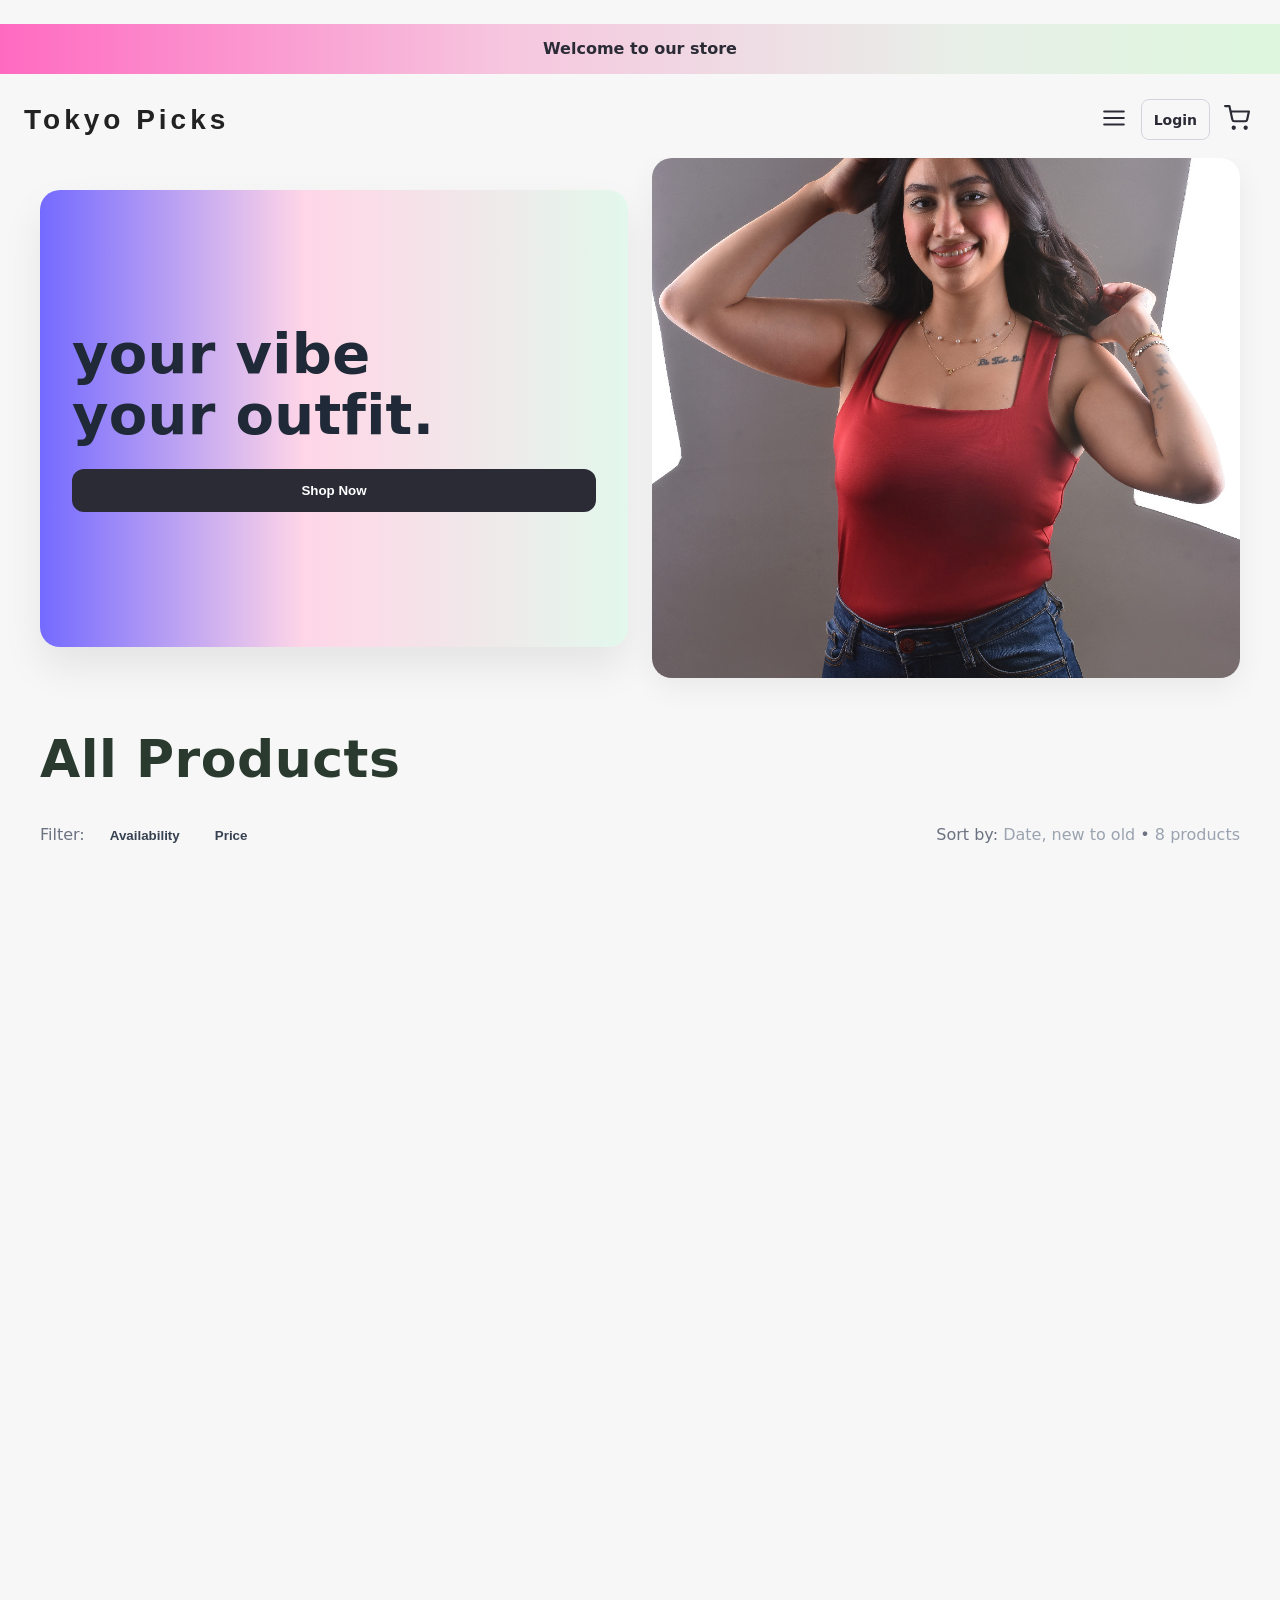
==== commit 02d17783: "Add files via upload" ====
--- a/index.html
+++ b/index.html
@@ -5,7 +5,8 @@
   <meta name="viewport" content="width=device-width, initial-scale=1.0">
   <title>Tokyo's Web</title>
   <link rel="stylesheet" href="style.css">
-  <base target="_blank">
+  <!-- Same-tab default so Login / Register work with sessionStorage (GitHub + mobile). -->
+  <base target="_self">
 </head>
 <body>
   <div class="announcement" role="status"><span class="announcement-text">Welcome to our store</span></div>
@@ -35,7 +36,7 @@
           </svg>
         </button>
         <div class="dropdown-menu" id="user-dropdown-menu">
-          <div class="menu-item" style="font-weight:700; color:#1f2937; cursor:default;" id="user-name-display">User</div>
+          <a href="user-data-base.html" class="menu-item" id="user-name-display" target="_self" style="font-weight:700; color:#1f2937;">Account</a>
           <a href="#" class="menu-item" id="logout-link">Logout</a>
         </div>
       </div>
@@ -592,83 +593,13 @@
 
 
 
-    // Auth system
-    (function() {
-      function getCurrentUser() {
-        try {
-          const saved = localStorage.getItem('tokyo_current_user');
-          return saved ? JSON.parse(saved) : null;
-        } catch (e) { return null; }
-      }
-
-      function updateNavAuth() {
-        const user = getCurrentUser();
-        const userMenu = document.getElementById('user-menu-container');
-        const loginBtn = document.getElementById('login-nav-btn');
-        const userNameDisplay = document.getElementById('user-name-display');
-
-        if (user) {
-          if (userMenu) userMenu.style.display = 'inline-block';
-          if (loginBtn) loginBtn.style.display = 'none';
-          if (userNameDisplay) userNameDisplay.textContent = user.name || user.email;
-        } else {
-          if (userMenu) userMenu.style.display = 'none';
-          if (loginBtn) loginBtn.style.display = 'inline-flex';
-        }
-      }
-
-      // User dropdown toggle
-      const userBtn = document.getElementById('user-btn');
-      const userDropdown = document.getElementById('user-dropdown-menu');
-      if (userBtn && userDropdown) {
-        userBtn.addEventListener('click', (e) => {
-          e.stopPropagation();
-          userDropdown.classList.toggle('active');
-        });
-        document.addEventListener('click', (e) => {
-          if (!userDropdown.contains(e.target) && !userBtn.contains(e.target)) {
-            userDropdown.classList.remove('active');
-          }
-        });
-      }
-
-      // Logout
-      const logoutLink = document.getElementById('logout-link');
-      if (logoutLink) {
-        logoutLink.addEventListener('click', (e) => {
-          e.preventDefault();
-          const user = getCurrentUser();
-          if (user) {
-            // Save current cart to user's cart
-            const currentCart = localStorage.getItem('tokyo_cart_items') || '[]';
-            localStorage.setItem('tokyo_cart_' + user.email, currentCart);
-          }
-          localStorage.removeItem('tokyo_current_user');
-          localStorage.removeItem('tokyo_cart_items');
-          window.location.reload();
-        });
-      }
-
-      // Save cart changes to user's account
-      function saveCartToUser() {
-        const user = getCurrentUser();
-        if (user) {
-          const cart = localStorage.getItem('tokyo_cart_items') || '[]';
-          localStorage.setItem('tokyo_cart_' + user.email, cart);
-        }
-      }
-
-      // Hook into cart save operations
-      const originalSetItem = localStorage.setItem;
-      localStorage.setItem = function(key, value) {
-        originalSetItem.call(this, key, value);
-        if (key === 'tokyo_cart_items') {
-          saveCartToUser();
-        }
-      };
-
-      updateNavAuth();
-    })();
+  </script>
+  <script src="js/tokyo-auth.js"></script>
+  <script>
+    TokyoPicksAuth.mountNav({
+      mergeCartOnLoad: true,
+      hookCartSave: true
+    });
 </script>
 </body>
 </html>
--- a/style.css
+++ b/style.css
@@ -1753,6 +1753,15 @@
   background: rgba(0,0,0,0.06);
 }
 
+#user-dropdown-menu #user-name-display {
+  text-decoration: none;
+  cursor: pointer;
+}
+
+#user-dropdown-menu #user-name-display:hover {
+  color: #746aff;
+}
+
 /* Auth pages shared styles */
 .auth-page {
   max-width: 420px;
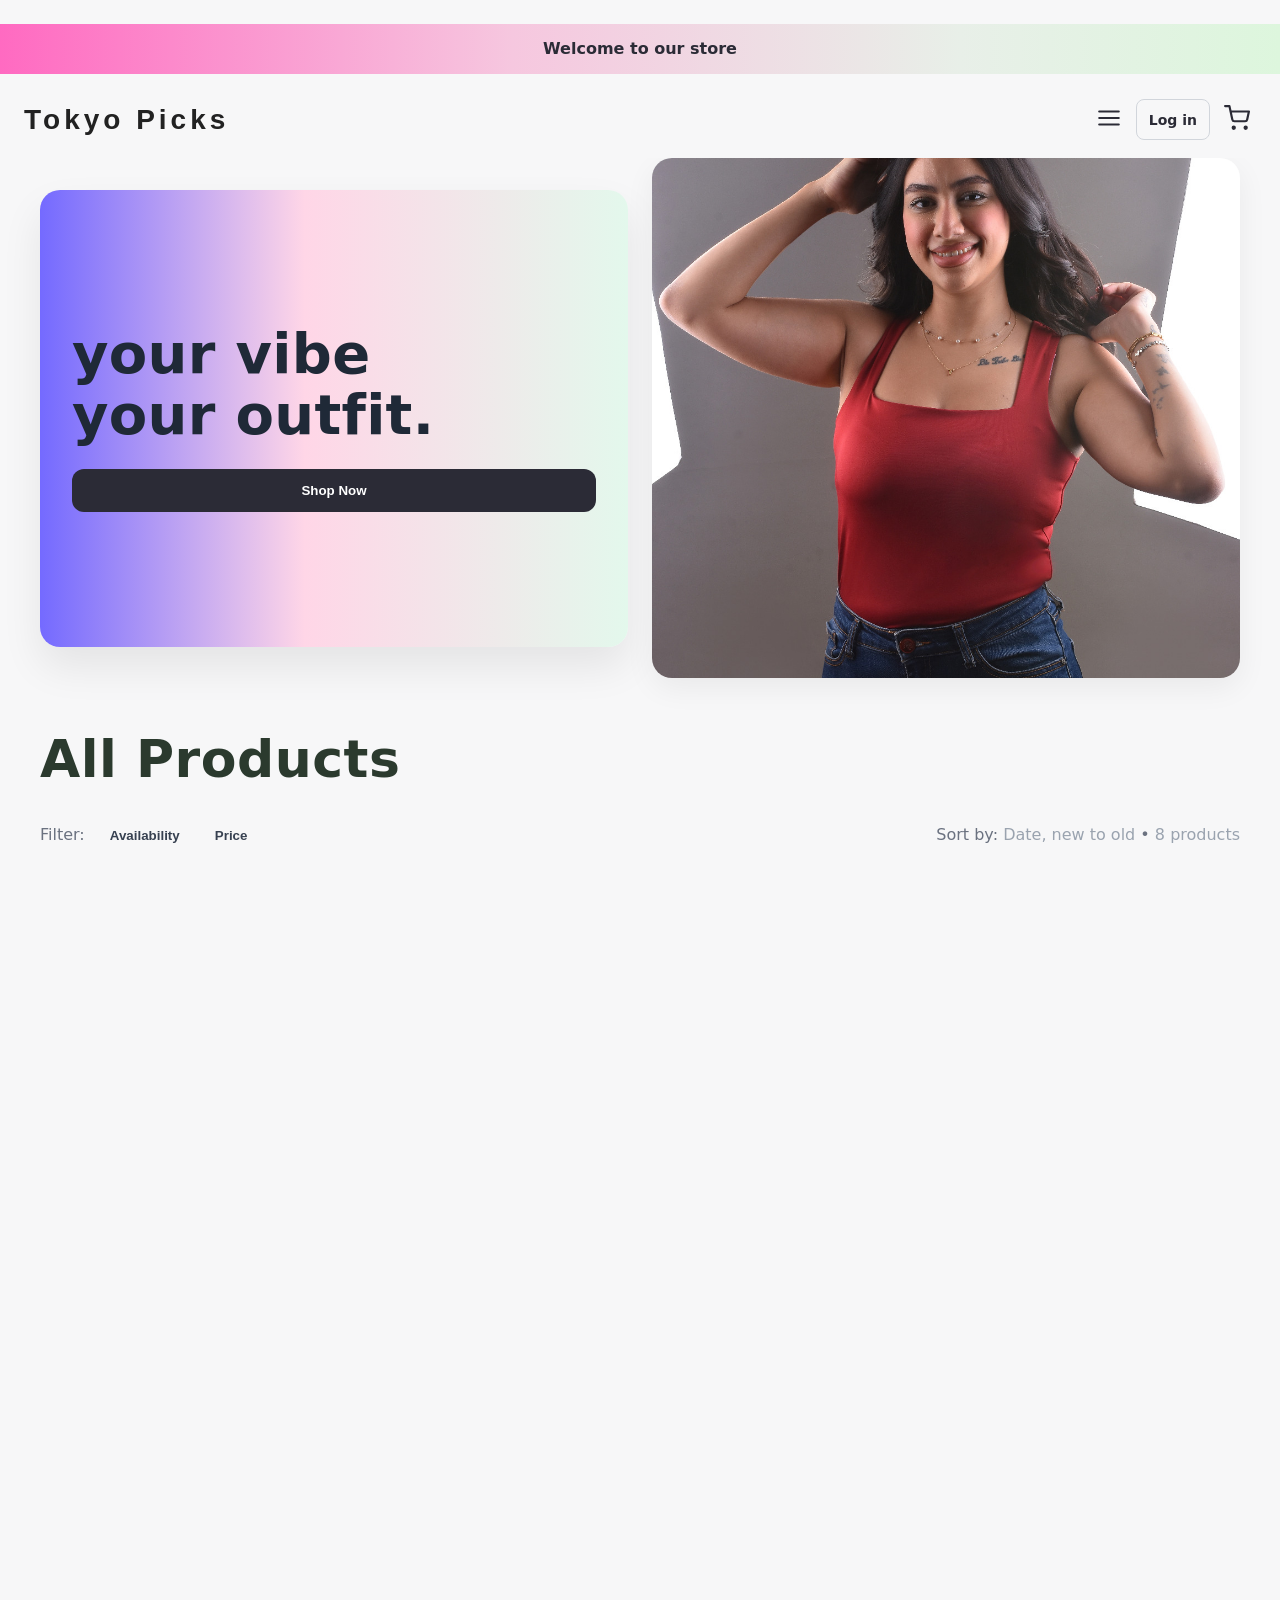
==== commit 39d35e36: "Add files via upload" ====
--- a/index.html
+++ b/index.html
@@ -28,11 +28,11 @@
           <a href="#" class="menu-item">Contact</a>
         </div>
       </div>
-      <div class="menu-container" id="user-menu-container" style="display:none;">
-        <button class="icon-btn" id="user-btn" aria-label="Account" title="Account">
-          <svg width="26" height="26" viewBox="0 0 24 24" fill="none" stroke="currentColor" stroke-width="2" stroke-linecap="round" stroke-linejoin="round" aria-hidden="true">
-            <path d="M20 21v-2a4 4 0 0 0-4-4H8a4 4 0 0 0-4 4v2"></path>
-            <circle cx="12" cy="7" r="4"></circle>
+      <div class="menu-container" id="user-menu-container">
+        <button type="button" class="icon-btn" id="user-btn" aria-label="Account menu" title="Account">
+          <svg class="nav-user-icon" width="26" height="26" viewBox="0 0 24 24" fill="none" stroke="currentColor" stroke-width="2" stroke-linecap="round" stroke-linejoin="round" aria-hidden="true">
+            <circle cx="12" cy="8" r="3.25"></circle>
+            <path d="M3.5 20.5a8.5 8.5 0 0 1 17 0"></path>
           </svg>
         </button>
         <div class="dropdown-menu" id="user-dropdown-menu">
@@ -40,9 +40,7 @@
           <a href="#" class="menu-item" id="logout-link">Logout</a>
         </div>
       </div>
-      <a href="login.html" class="icon-btn" id="login-nav-btn" aria-label="Login" title="Login" style="text-decoration:none; font-weight:600; font-size:14px; padding:6px 12px;">
-        Login
-      </a>
+      <a href="login.html" class="icon-btn" id="login-nav-btn" aria-label="Log in" title="Log in">Log in</a>
       <button class="icon-btn cart-btn" id="cart-btn" aria-label="Cart" title="Cart">
         <svg width="26" height="26" viewBox="0 0 24 24" fill="none" stroke="currentColor" stroke-width="2" stroke-linecap="round" stroke-linejoin="round" aria-hidden="true">
           <circle cx="9" cy="21" r="1"></circle>
--- a/style.css
+++ b/style.css
@@ -1730,9 +1730,14 @@
 }
 
 
-/* User menu */
+/* User menu: hidden by default; updateNavUI sets display when a user is logged in */
 #user-menu-container {
-  display: inline-block;
+  display: none;
+}
+
+#user-btn {
+  border: 1px solid #d1d5db;
+  background: transparent;
 }
 
 #user-btn svg {
@@ -1747,10 +1752,55 @@
   color: #2b2b36;
   border: 1px solid #d1d5db;
   border-radius: 8px;
+  padding: 6px 12px;
+  text-decoration: none;
+  font-weight: 600;
+  font-size: 14px;
 }
 
 #login-nav-btn:hover {
   background: rgba(0,0,0,0.06);
+}
+
+.nav-user-icon {
+  display: block;
+  flex-shrink: 0;
+}
+
+#user-dropdown-menu {
+  padding: 10px;
+  min-width: 200px;
+}
+
+#user-dropdown-menu .menu-item {
+  border-bottom: none;
+  margin: 0 0 8px 0;
+  padding: 12px 16px;
+  border-radius: 10px;
+  text-align: center;
+  font-weight: 600;
+  background: #f3f4f6;
+  color: #1f2937;
+}
+
+#user-dropdown-menu .menu-item:last-child {
+  margin-bottom: 0;
+}
+
+#user-dropdown-menu .menu-item:hover {
+  padding-left: 16px;
+  background: #e5e7eb;
+  color: #111827;
+}
+
+#user-dropdown-menu #logout-link {
+  background: #2b2b36;
+  color: #fff;
+}
+
+#user-dropdown-menu #logout-link:hover {
+  background: #1a1a24;
+  color: #fff;
 }
 
 #user-dropdown-menu #user-name-display {
@@ -1759,7 +1809,19 @@
 }
 
 #user-dropdown-menu #user-name-display:hover {
-  color: #746aff;
+  color: #111827;
+}
+
+.sr-only {
+  position: absolute;
+  width: 1px;
+  height: 1px;
+  padding: 0;
+  margin: -1px;
+  overflow: hidden;
+  clip: rect(0, 0, 0, 0);
+  white-space: nowrap;
+  border: 0;
 }
 
 /* Auth pages shared styles */
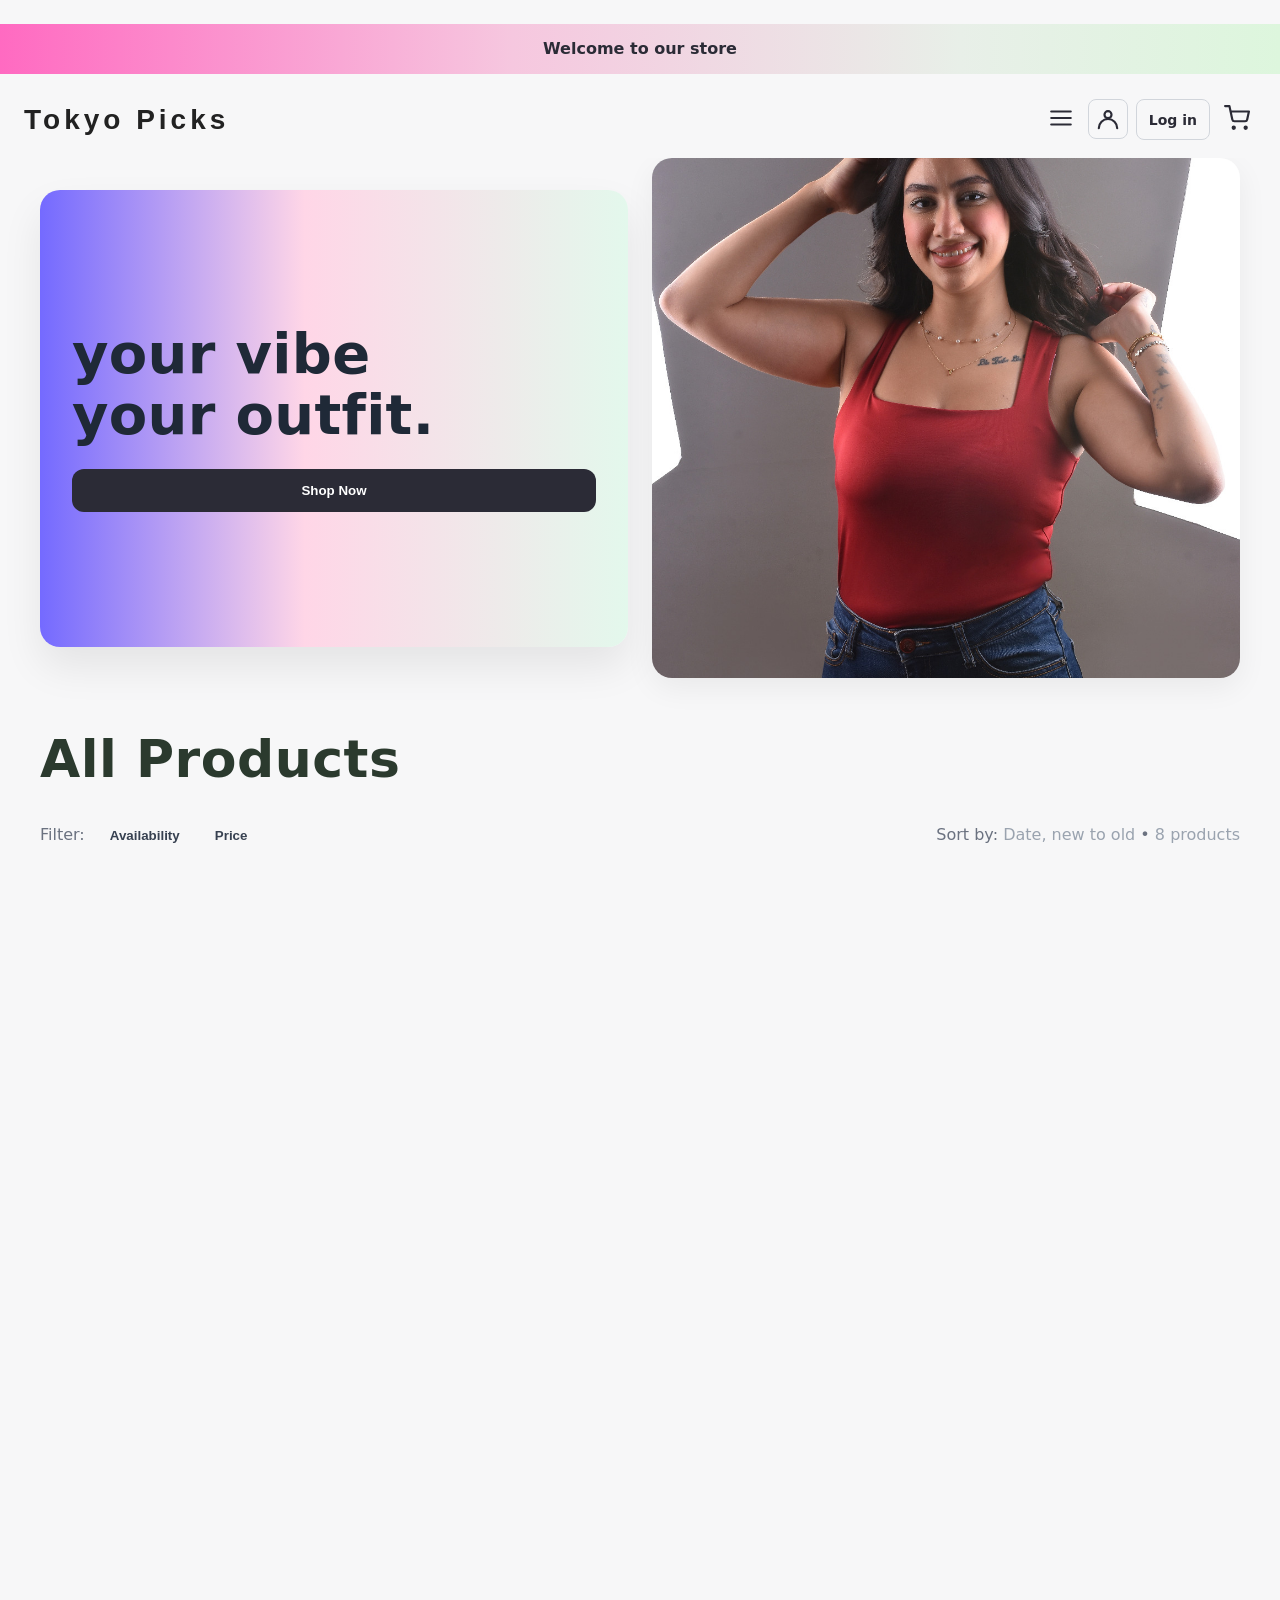
==== commit 6a835ad3: "Add files via upload" ====
--- a/index.html
+++ b/index.html
@@ -28,7 +28,7 @@
           <a href="#" class="menu-item">Contact</a>
         </div>
       </div>
-      <div class="menu-container" id="user-menu-container">
+      <div class="menu-container" id="user-menu-container" hidden>
         <button type="button" class="icon-btn" id="user-btn" aria-label="Account menu" title="Account">
           <svg class="nav-user-icon" width="26" height="26" viewBox="0 0 24 24" fill="none" stroke="currentColor" stroke-width="2" stroke-linecap="round" stroke-linejoin="round" aria-hidden="true">
             <circle cx="12" cy="8" r="3.25"></circle>
@@ -594,10 +594,12 @@
   </script>
   <script src="js/tokyo-auth.js"></script>
   <script>
-    TokyoPicksAuth.mountNav({
-      mergeCartOnLoad: true,
-      hookCartSave: true
-    });
-</script>
+    if (typeof TokyoPicksAuth !== 'undefined' && TokyoPicksAuth.mountNav) {
+      TokyoPicksAuth.mountNav({
+        mergeCartOnLoad: true,
+        hookCartSave: true
+      });
+    }
+  </script>
 </body>
 </html>
--- a/style.css
+++ b/style.css
@@ -1730,10 +1730,7 @@
 }
 
 
-/* User menu: hidden by default; updateNavUI sets display when a user is logged in */
-#user-menu-container {
-  display: none;
-}
+/* Account block visibility: default is `hidden` on #user-menu-container in HTML; TokyoPicksAuth.updateNavUI toggles it. */
 
 #user-btn {
   border: 1px solid #d1d5db;
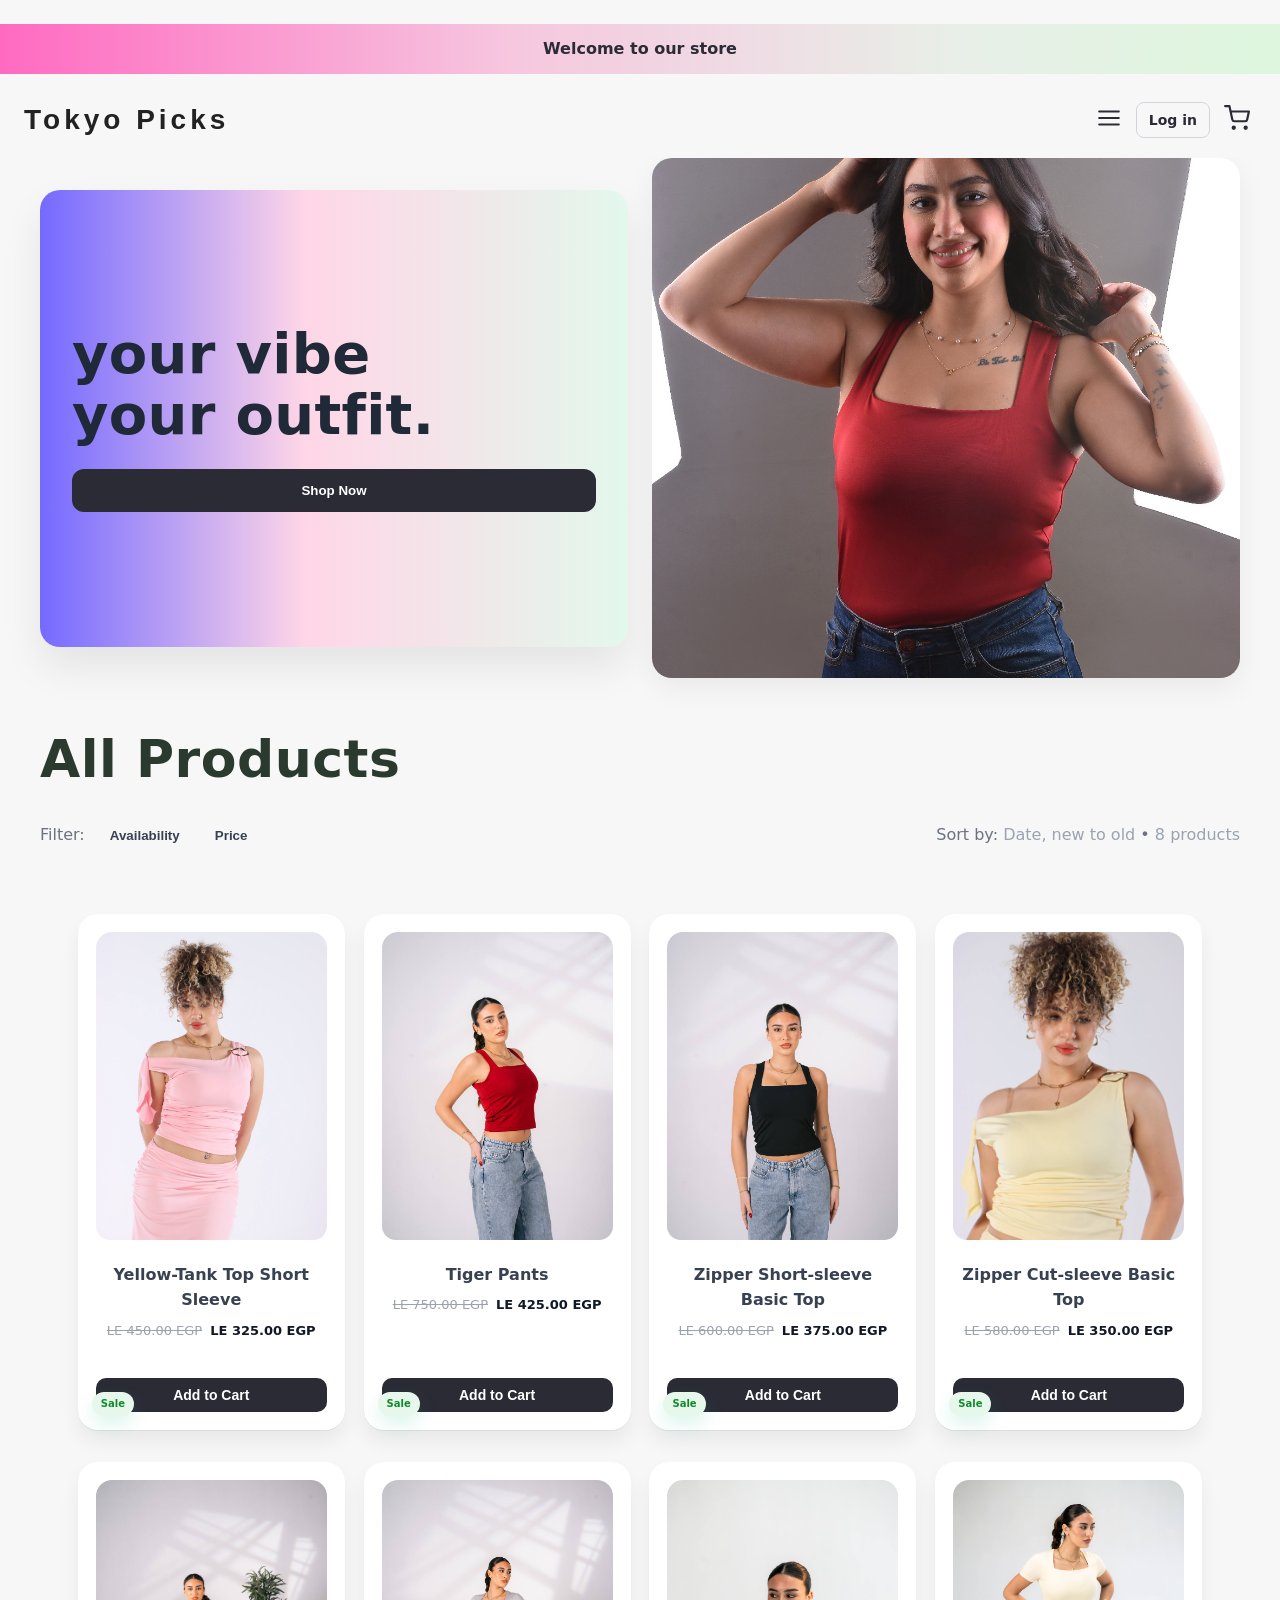
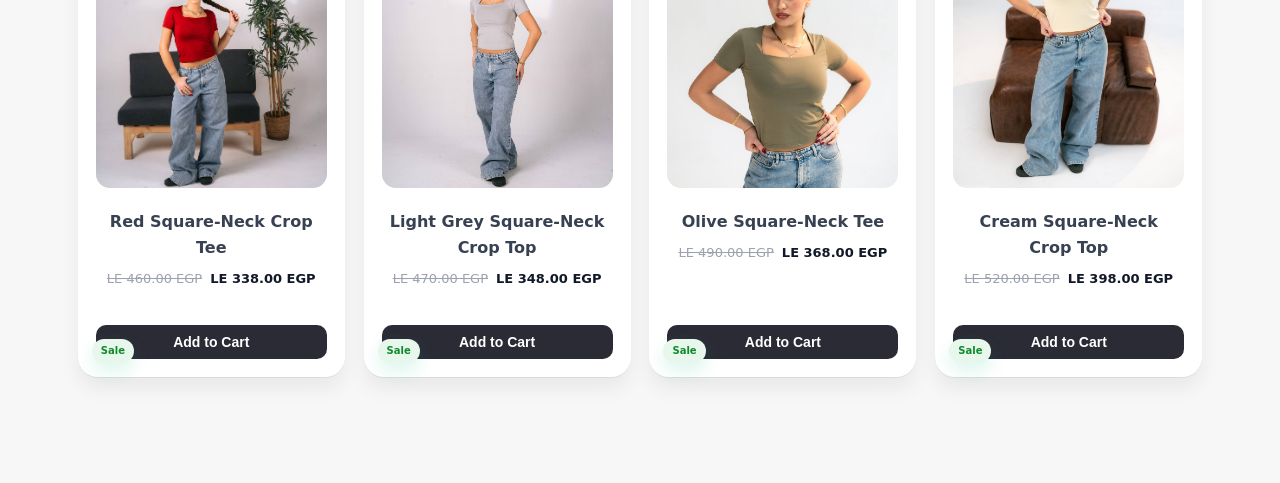
==== commit f7f3eb84: "Add files via upload" ====
--- a/index.html
+++ b/index.html
@@ -28,19 +28,21 @@
           <a href="#" class="menu-item">Contact</a>
         </div>
       </div>
-      <div class="menu-container" id="user-menu-container" hidden>
-        <button type="button" class="icon-btn" id="user-btn" aria-label="Account menu" title="Account">
-          <svg class="nav-user-icon" width="26" height="26" viewBox="0 0 24 24" fill="none" stroke="currentColor" stroke-width="2" stroke-linecap="round" stroke-linejoin="round" aria-hidden="true">
-            <circle cx="12" cy="8" r="3.25"></circle>
-            <path d="M3.5 20.5a8.5 8.5 0 0 1 17 0"></path>
-          </svg>
-        </button>
-        <div class="dropdown-menu" id="user-dropdown-menu">
-          <a href="user-data-base.html" class="menu-item" id="user-name-display" target="_self" style="font-weight:700; color:#1f2937;">Account</a>
-          <a href="#" class="menu-item" id="logout-link">Logout</a>
+      <div class="nav-auth nav-auth--guest" id="nav-auth">
+        <a href="login.html" class="icon-btn" id="login-nav-btn" aria-label="Log in" title="Log in">Log in</a>
+        <div class="menu-container" id="user-menu-container">
+          <button type="button" class="icon-btn" id="user-btn" aria-label="Account menu" title="Account">
+            <svg class="nav-user-icon" width="26" height="26" viewBox="0 0 24 24" fill="none" stroke="currentColor" stroke-width="2" stroke-linecap="round" stroke-linejoin="round" aria-hidden="true">
+              <circle cx="12" cy="8" r="3.25"></circle>
+              <path d="M3.5 20.5a8.5 8.5 0 0 1 17 0"></path>
+            </svg>
+          </button>
+          <div class="dropdown-menu" id="user-dropdown-menu">
+            <a href="user-data-base.html" class="menu-item" id="user-name-display" target="_self" style="font-weight:700; color:#1f2937;">Account</a>
+            <a href="#" class="menu-item" id="logout-link">Logout</a>
+          </div>
         </div>
       </div>
-      <a href="login.html" class="icon-btn" id="login-nav-btn" aria-label="Log in" title="Log in">Log in</a>
       <button class="icon-btn cart-btn" id="cart-btn" aria-label="Cart" title="Cart">
         <svg width="26" height="26" viewBox="0 0 24 24" fill="none" stroke="currentColor" stroke-width="2" stroke-linecap="round" stroke-linejoin="round" aria-hidden="true">
           <circle cx="9" cy="21" r="1"></circle>
--- a/style.css
+++ b/style.css
@@ -1730,7 +1730,23 @@
 }
 
 
-/* Account block visibility: default is `hidden` on #user-menu-container in HTML; TokyoPicksAuth.updateNavUI toggles it. */
+/* Auth nav: exactly one of login vs profile (class on #nav-auth; beats .menu-container display). */
+.nav-auth {
+  display: inline-flex;
+  align-items: center;
+}
+
+.nav-auth--guest #user-menu-container {
+  display: none !important;
+}
+
+.nav-auth--user #login-nav-btn {
+  display: none !important;
+}
+
+.nav-auth--user #user-menu-container {
+  display: inline-block !important;
+}
 
 #user-btn {
   border: 1px solid #d1d5db;
